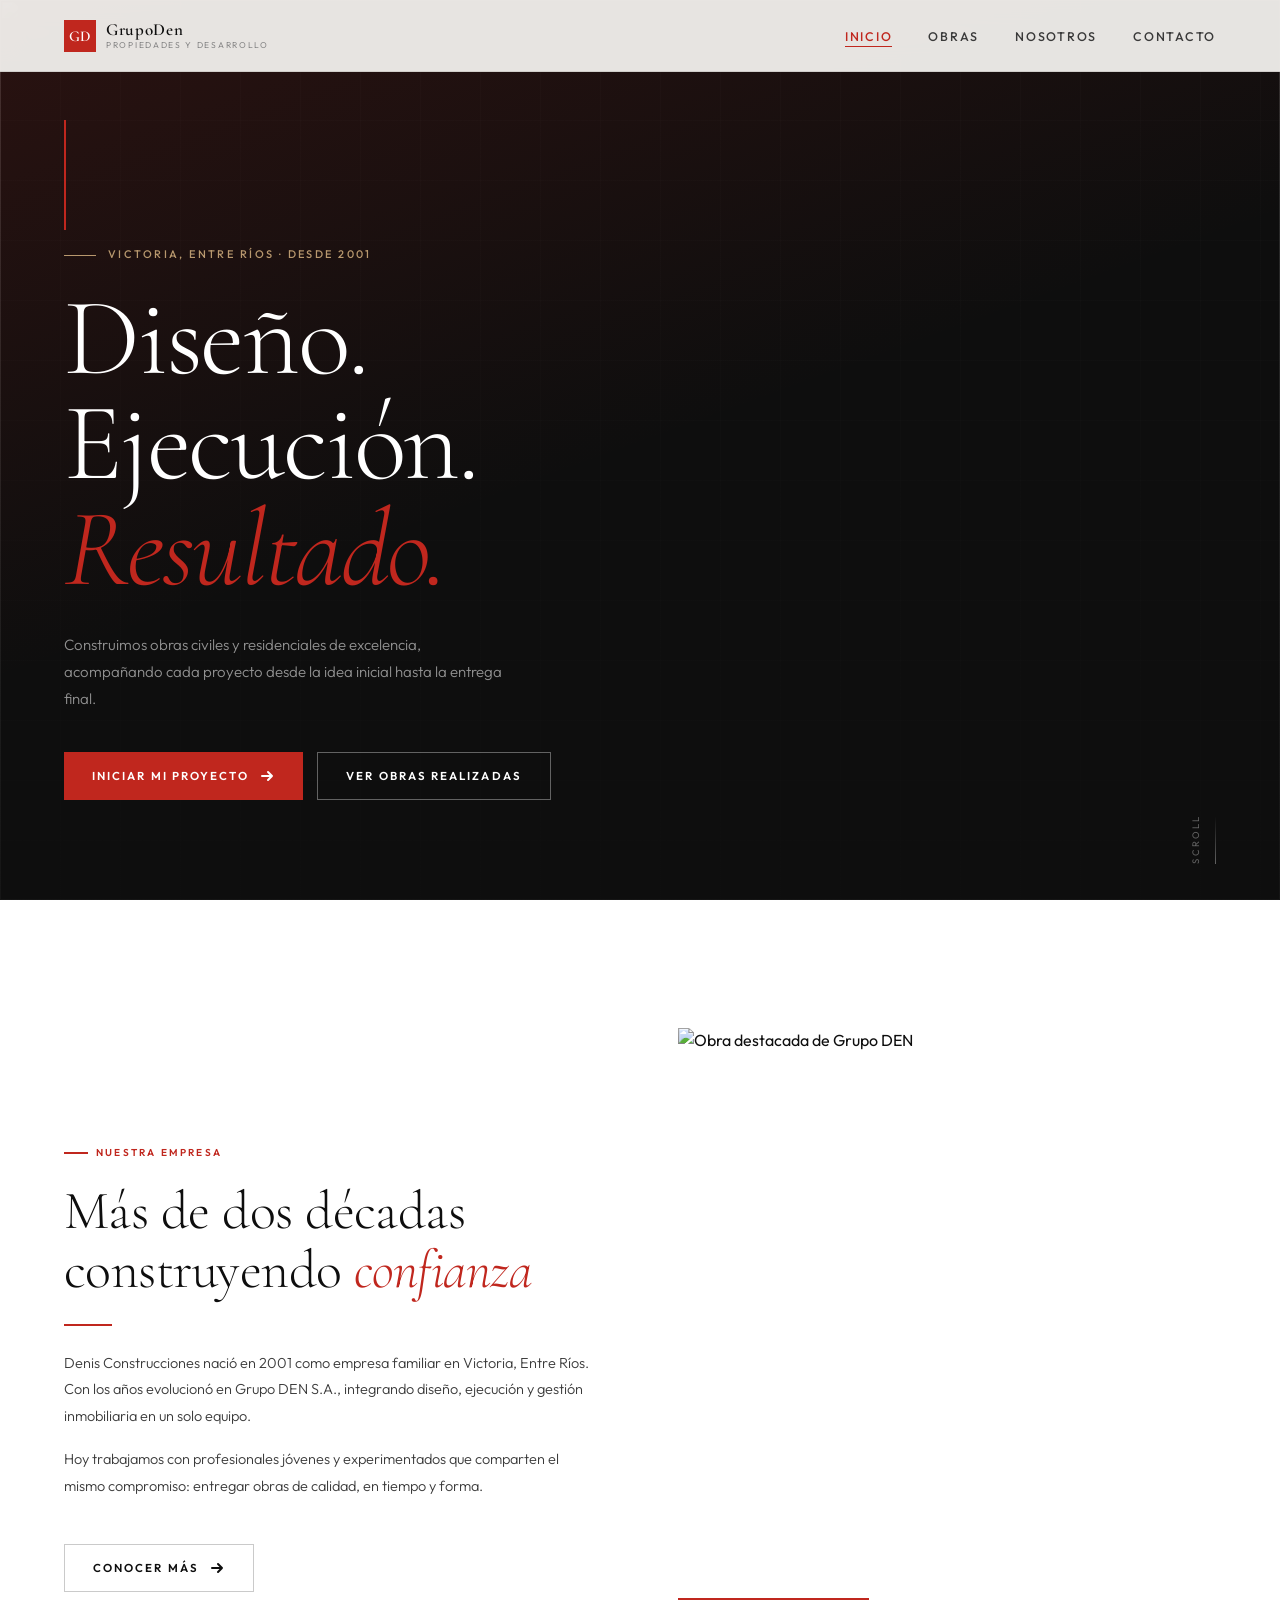
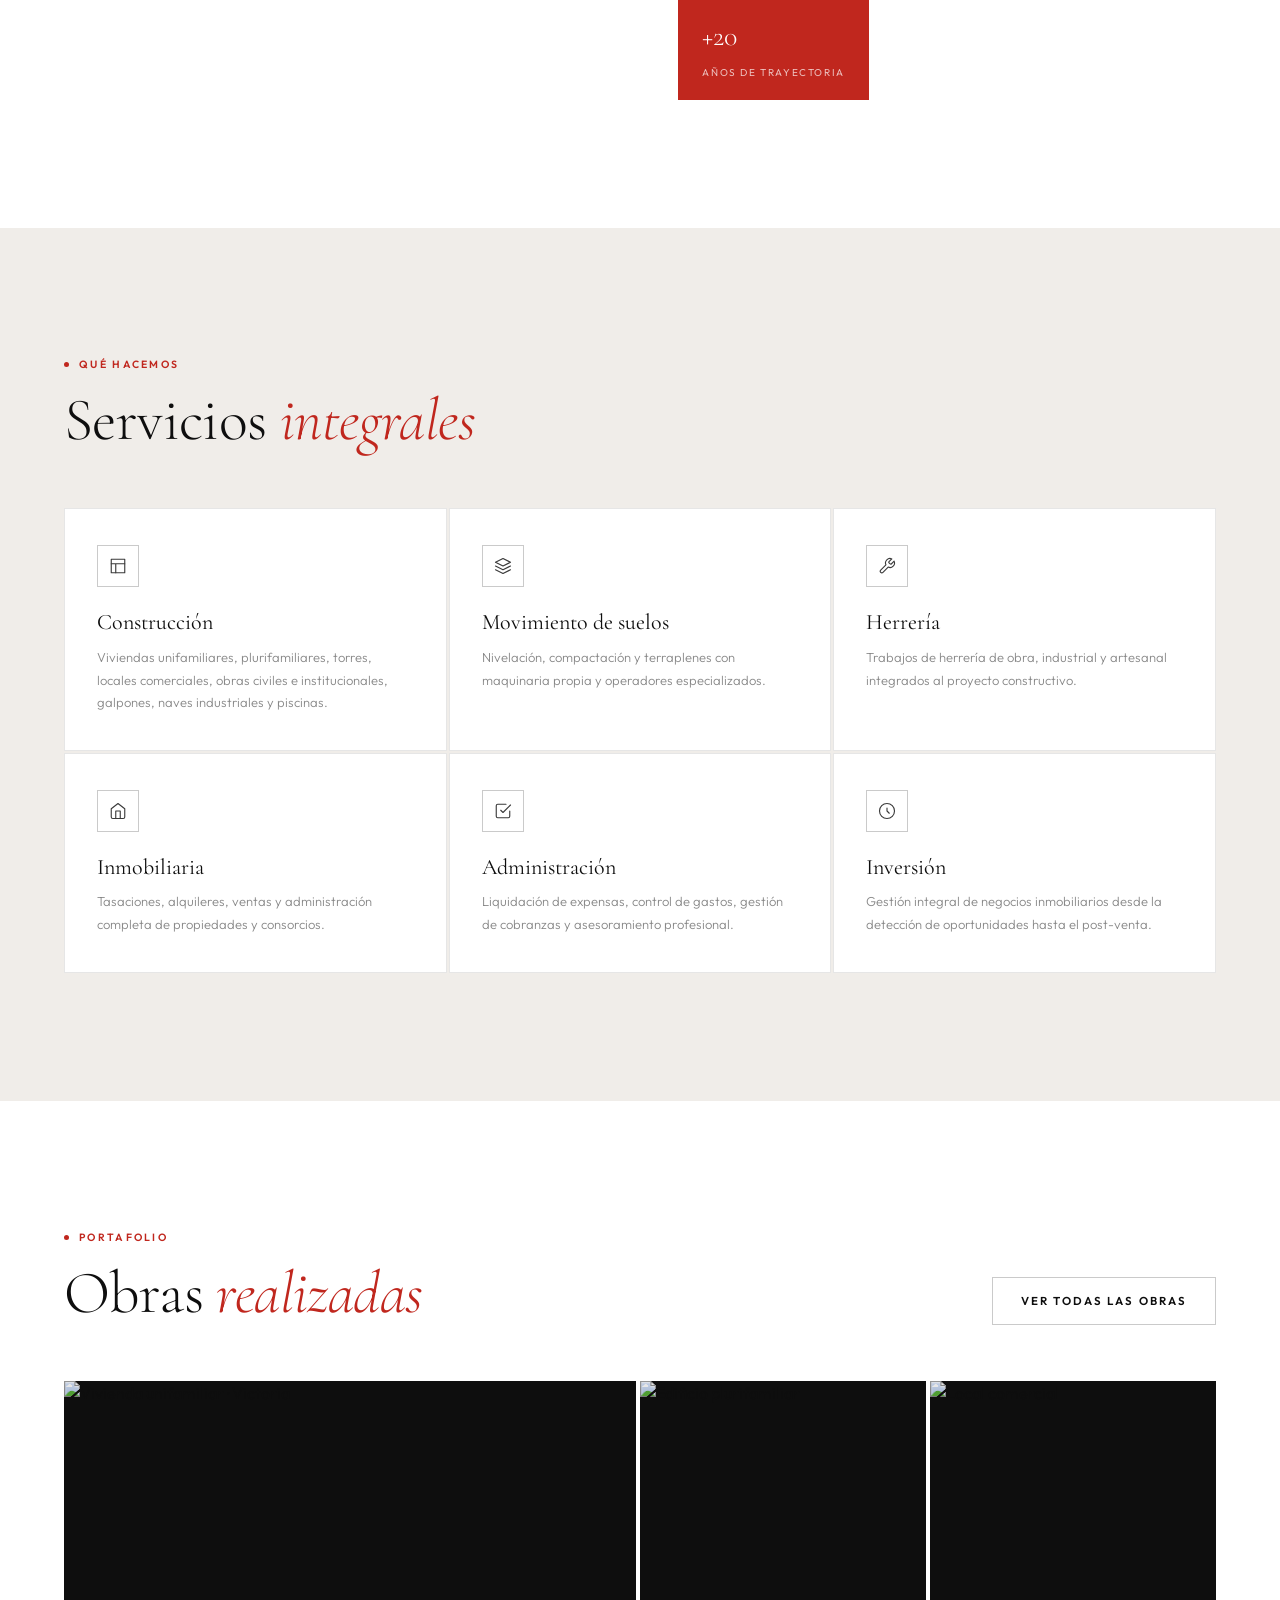
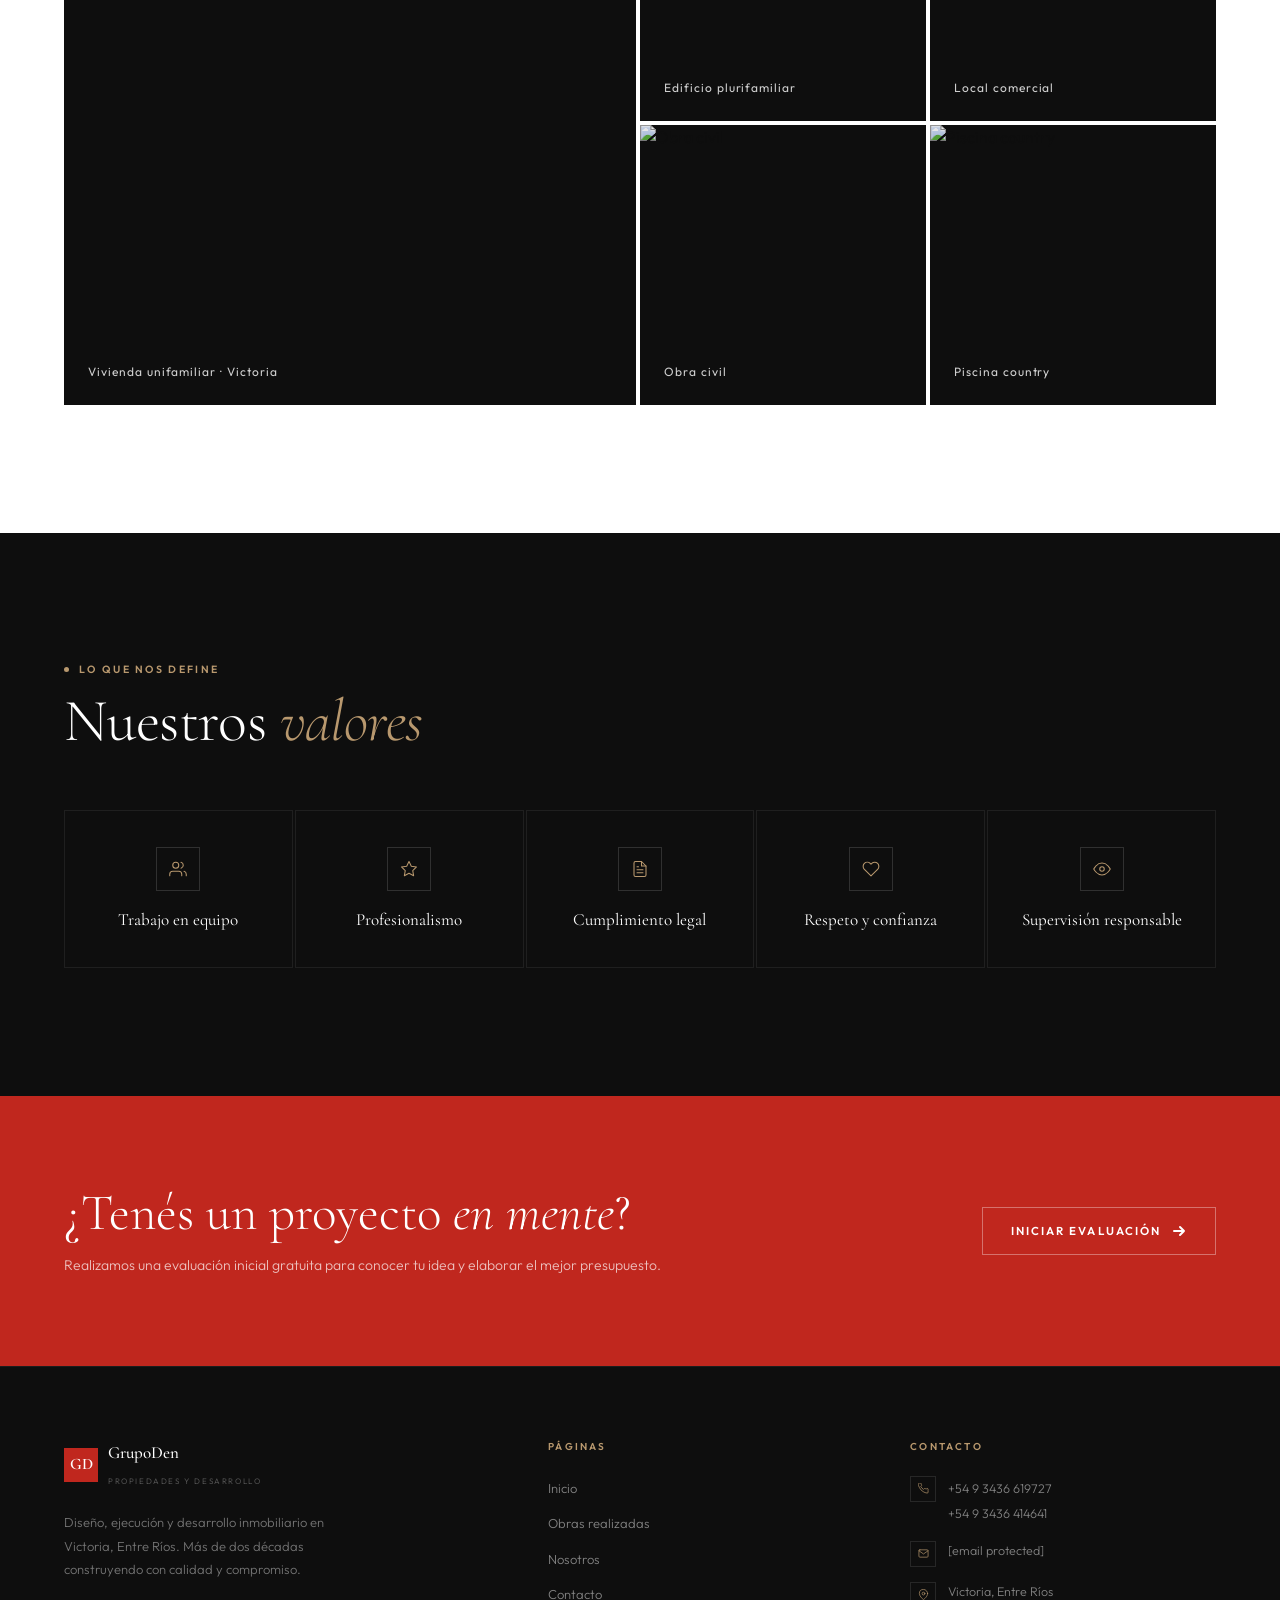
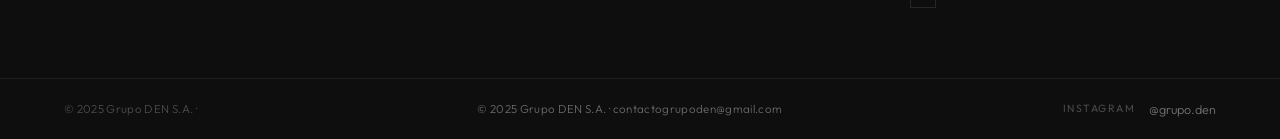
==== index.html @ 1c5326aa "main" ====
<!DOCTYPE html>
<html lang="es">
<head>
  <meta charset="UTF-8" />
  <meta name="viewport" content="width=device-width, initial-scale=1.0" />
  <meta name="description" content="Grupo DEN — Constructora especializada en diseño, ejecución y desarrollo inmobiliario. Victoria, Entre Ríos." />
  <title>Grupo DEN | Propiedades y Desarrollo</title>
  <link rel="preconnect" href="https://fonts.googleapis.com" />
  <link rel="preconnect" href="https://fonts.gstatic.com" crossorigin />
  <link href="https://fonts.googleapis.com/css2?family=Cormorant+Garamond:ital,wght@0,300;0,400;0,500;0,600;1,300;1,400&family=Outfit:wght@300;400;500;600&display=swap" rel="stylesheet" />
  <link rel="stylesheet" href="css/style.css" />
  <style>
    /* ── INDEX-SPECIFIC ────────────────────────────── */

    /* Hero full-height */
    .home-hero {
      padding-top: 72px;
      height: 100svh; min-height: 600px;
      display: flex; align-items: flex-end;
      position: relative; overflow: hidden;
      background: var(--ink);
    }
    .home-hero-content {
      position: relative; z-index: 2;
      padding: clamp(60px,8vw,120px) var(--gutter) clamp(60px,8vw,100px);
      max-width: 1000px;
    }
    .home-hero h1 {
      font-family: var(--font-display);
      font-size: clamp(52px, 9vw, 110px);
      font-weight: 300; line-height: 0.96;
      color: #fff; letter-spacing: -0.02em;
      margin-bottom: 28px;
    }
    .home-hero h1 em { font-style: italic; color: var(--red); }
    .home-hero p {
      font-size: 15px; font-weight: 300;
      color: rgba(255,255,255,0.55); line-height: 1.8;
      max-width: 440px; margin-bottom: 40px;
    }
    .home-hero-ctas { display: flex; gap: 14px; flex-wrap: wrap; }

    /* Scroll indicator */
    .scroll-indicator {
      position: absolute; bottom: 36px; right: var(--gutter);
      z-index: 3; display: flex; align-items: center; gap: 12px;
      opacity: 0; animation: fadeIn 1s 1.2s forwards;
    }
    .scroll-indicator span {
      font-size: 9.5px; letter-spacing: 0.22em;
      text-transform: uppercase; color: rgba(255,255,255,0.35);
      writing-mode: vertical-rl; transform: rotate(180deg);
    }
    .scroll-line {
      width: 1px; height: 48px;
      background: linear-gradient(to bottom, rgba(255,255,255,0.0), rgba(255,255,255,0.35));
      animation: scrollPulse 2s 1.5s infinite;
    }
    @keyframes scrollPulse {
      0%,100% { opacity: 0.4; } 50% { opacity: 1; }
    }
    @keyframes fadeIn { to { opacity: 1; } }

    /* ── INTRO ─────────────────────────────────────── */
    .intro-grid {
      display: grid;
      grid-template-columns: 1fr 1fr;
      gap: clamp(40px, 6vw, 100px);
      align-items: center;
    }
    @media (max-width: 860px) { .intro-grid { grid-template-columns: 1fr; } }

    .intro-tag {
      display: inline-flex; align-items: center; gap: 8px;
      margin-bottom: 20px;
    }
    .intro-tag-bar { width: 24px; height: 2px; background: var(--red); }
    .intro-tag span {
      font-size: 10px; letter-spacing: 0.22em;
      text-transform: uppercase; color: var(--red); font-weight: 600;
    }
    .intro-grid h2 {
      font-family: var(--font-display);
      font-size: clamp(32px, 4.5vw, 54px);
      font-weight: 300; line-height: 1.1;
      letter-spacing: -0.01em; margin-bottom: 24px;
    }
    .intro-grid h2 em { font-style: italic; color: var(--red); }
    .intro-grid p {
      font-size: 14.5px; font-weight: 300;
      color: var(--ink-soft); line-height: 1.85;
      margin-bottom: 16px;
    }

    .intro-img-wrap {
      position: relative;
    }
    .intro-img-wrap img {
      width: 100%; aspect-ratio: 4/5;
      object-fit: cover;
    }
    .intro-img-tag {
      position: absolute; bottom: 0; left: 0;
      background: var(--red);
      padding: 16px 24px;
    }
    .intro-img-tag strong {
      display: block; font-family: var(--font-display);
      font-size: 28px; font-weight: 300; color: #fff;
    }
    .intro-img-tag span {
      font-size: 10px; letter-spacing: 0.16em;
      text-transform: uppercase; color: rgba(255,255,255,0.7);
    }

    /* ── SERVICIOS ─────────────────────────────────── */
    .services-grid {
      display: grid;
      grid-template-columns: repeat(3, 1fr);
      gap: 2px;
      margin-top: 56px;
    }
    @media (max-width: 860px) { .services-grid { grid-template-columns: 1fr 1fr; } }
    @media (max-width: 520px) { .services-grid { grid-template-columns: 1fr; } }

    .service-card {
      background: var(--white);
      padding: 36px 32px;
      border: 1px solid var(--border);
      transition: border-color 0.25s, box-shadow 0.25s, transform 0.25s var(--ease-out);
      cursor: default;
    }
    .service-card:hover {
      border-color: var(--border-strong);
      box-shadow: 0 8px 36px rgba(0,0,0,0.07);
      transform: translateY(-3px);
    }
    .service-icon {
      width: 42px; height: 42px;
      border: 1.5px solid var(--border-strong);
      display: flex; align-items: center; justify-content: center;
      margin-bottom: 22px;
      transition: border-color 0.25s, background 0.25s;
    }
    .service-card:hover .service-icon {
      border-color: var(--red); background: var(--red);
    }
    .service-icon svg {
      width: 18px; height: 18px;
      stroke: var(--ink-soft);
      fill: none; stroke-width: 1.5;
      stroke-linecap: round; stroke-linejoin: round;
      transition: stroke 0.25s;
    }
    .service-card:hover .service-icon svg { stroke: #fff; }
    .service-card h3 {
      font-family: var(--font-display);
      font-size: 22px; font-weight: 400;
      line-height: 1.2; margin-bottom: 10px;
    }
    .service-card p {
      font-size: 13px; font-weight: 300;
      color: var(--ink-muted); line-height: 1.75;
    }

    /* ── OBRAS PREVIEW ─────────────────────────────── */
    .obras-preview-grid {
      display: grid;
      grid-template-columns: 2fr 1fr 1fr;
      grid-template-rows: 340px 280px;
      gap: 4px;
      margin-top: 56px;
    }
    @media (max-width: 900px) {
      .obras-preview-grid {
        grid-template-columns: 1fr 1fr;
        grid-template-rows: auto;
      }
    }
    @media (max-width: 560px) {
      .obras-preview-grid { grid-template-columns: 1fr; }
    }

    .obra-thumb {
      position: relative; overflow: hidden;
      background: var(--ink);
      min-height: 260px;
    }
    .obra-thumb--featured { grid-row: 1 / 3; }
    @media (max-width: 900px) {
      .obra-thumb--featured { grid-row: auto; grid-column: 1 / -1; }
    }
    .obra-thumb img {
      position: absolute; inset: 0;
      width: 100%; height: 100%; object-fit: cover;
      transition: transform 0.7s var(--ease-out), opacity 0.4s;
      opacity: 0.9;
    }
    .obra-thumb:hover img { transform: scale(1.04); opacity: 0.65; }
    .obra-thumb-overlay {
      position: absolute; inset: 0;
      background: linear-gradient(to top, rgba(14,14,14,0.72) 0%, transparent 55%);
      display: flex; align-items: flex-end; padding: 24px;
    }
    .obra-thumb-label {
      font-size: 12px; font-weight: 400;
      letter-spacing: 0.08em; color: rgba(255,255,255,0.8);
    }
    .obras-cta { margin-top: 32px; display: flex; justify-content: flex-end; }

    /* ── VALORES ───────────────────────────────────── */
    .valores-grid {
      display: grid;
      grid-template-columns: repeat(5, 1fr);
      gap: 2px;
      margin-top: 56px;
    }
    @media (max-width: 900px) { .valores-grid { grid-template-columns: repeat(3, 1fr); } }
    @media (max-width: 560px) { .valores-grid { grid-template-columns: 1fr 1fr; } }

    .valor-item {
      padding: 36px 28px;
      border: 1px solid rgba(255,255,255,0.07);
      text-align: center;
      transition: background 0.25s;
    }
    .valor-item:hover { background: rgba(255,255,255,0.04); }
    .valor-icon {
      width: 44px; height: 44px; margin: 0 auto 18px;
      border: 1px solid rgba(255,255,255,0.14);
      display: flex; align-items: center; justify-content: center;
    }
    .valor-icon svg {
      width: 18px; height: 18px; stroke: var(--gold);
      fill: none; stroke-width: 1.4;
      stroke-linecap: round; stroke-linejoin: round;
    }
    .valor-item h4 {
      font-family: var(--font-display);
      font-size: 17px; font-weight: 400;
      color: #fff; line-height: 1.3;
    }

    /* ── CTA BAND ──────────────────────────────────── */
    .cta-band {
      background: var(--red);
      padding: clamp(56px,7vw,100px) var(--gutter);
      display: grid;
      grid-template-columns: 1fr auto;
      align-items: center;
      gap: 40px;
    }
    @media (max-width: 700px) {
      .cta-band { grid-template-columns: 1fr; }
    }
    .cta-band h2 {
      font-family: var(--font-display);
      font-size: clamp(30px, 4vw, 52px);
      font-weight: 300; color: #fff; line-height: 1.1;
    }
    .cta-band h2 em { font-style: italic; }
    .cta-band p { font-size: 14px; color: rgba(255,255,255,0.7); margin-top: 12px; font-weight: 300; }

    /* ── PLACEHOLDERS (remover cuando tengas fotos reales) ── */
    .intro-ph {
      width: 100%; aspect-ratio: 4/5;
      background: linear-gradient(145deg, #1a1a1a 0%, #252018 100%);
      display: flex; align-items: center; justify-content: center;
      position: relative;
    }
    .intro-ph-inner {
      display: flex; flex-direction: column;
      align-items: center; gap: 10px; opacity: 0.45;
    }
    .intro-ph-inner span {
      font-size: 9.5px; letter-spacing: 0.20em;
      text-transform: uppercase; color: rgba(255,255,255,0.55);
      font-family: var(--font-body);
    }
    .obra-thumb { min-height: 280px; }
    .obra-thumb--featured { min-height: 100%; }
    .obra-thumb-ph {
      position: absolute; inset: 0;
      display: flex; align-items: center; justify-content: center;
    }
    .obra-thumb-ph-inner {
      display: flex; flex-direction: column;
      align-items: center; gap: 8px; opacity: 0.35;
    }
    .obra-thumb-ph-inner span {
      font-size: 9px; letter-spacing: 0.18em;
      text-transform: uppercase; color: rgba(255,255,255,0.6);
      font-family: var(--font-body);
    }
  </style>
</head>
<body>

  <!-- ─── NAVBAR ─────────────────────────────────────────── -->
  <nav class="navbar" id="navbar">
    <a href="index.html" class="nav-logo" aria-label="Grupo DEN inicio">
      <div class="nav-logo-mark"><span>GD</span></div>
      <div class="nav-logo-text">
        <strong>GrupoDen</strong>
        <small>Propiedades y Desarrollo</small>
      </div>
    </a>
    <button class="nav-toggle" id="navToggle" aria-label="Menú" aria-expanded="false">
      <span></span><span></span><span></span>
    </button>
    <ul class="nav-links" id="navList">
      <li><a href="index.html" class="active">Inicio</a></li>
      <li><a href="obras.html">Obras</a></li>
      <li><a href="acerca.html">Nosotros</a></li>
      <li><a href="contacto.html">Contacto</a></li>
    </ul>
  </nav>

  <!-- ─── HERO ──────────────────────────────────────────── -->
  <header class="home-hero">
    <div class="hero-grid-bg"></div>
    <div class="hero-overlay"></div>
    <img src="https://images.unsplash.com/photo-1486325212027-8081e485255e?w=1600&q=80&auto=format&fit=crop" alt="" class="hero-img" />
    <div class="hero-bar"></div>

    <div class="home-hero-content">
      <div class="eyebrow" style="margin-bottom:22px;">
        <span class="eyebrow-line"></span>
        <span>Victoria, Entre Ríos · Desde 2001</span>
      </div>
      <h1>
        Diseño.<br />
        Ejecución.<br />
        <em>Resultado.</em>
      </h1>
      <p>Construimos obras civiles y residenciales de excelencia, acompañando cada proyecto desde la idea inicial hasta la entrega final.</p>
      <div class="home-hero-ctas">
        <a href="contacto.html" class="btn btn--red">
          Iniciar mi proyecto
          <svg class="btn-arrow" viewBox="0 0 16 16" fill="none" stroke="currentColor" stroke-width="2" stroke-linecap="round" stroke-linejoin="round"><path d="M3 8h10M9 4l4 4-4 4"/></svg>
        </a>
        <a href="obras.html" class="btn btn--outline-light">Ver obras realizadas</a>
      </div>
    </div>

    <div class="scroll-indicator">
      <span>Scroll</span>
      <div class="scroll-line"></div>
    </div>
  </header>

  <!-- ─── INTRO ─────────────────────────────────────────── -->
  <section class="section section--white">
    <div class="intro-grid">
      <div class="reveal">
        <div class="intro-tag">
          <span class="intro-tag-bar"></span>
          <span>Nuestra empresa</span>
        </div>
        <h2>Más de dos décadas construyendo <em>confianza</em></h2>
        <div class="divider"></div>
        <p>Denis Construcciones nació en 2001 como empresa familiar en Victoria, Entre Ríos. Con los años evolucionó en Grupo DEN S.A., integrando diseño, ejecución y gestión inmobiliaria en un solo equipo.</p>
        <p>Hoy trabajamos con profesionales jóvenes y experimentados que comparten el mismo compromiso: entregar obras de calidad, en tiempo y forma.</p>
        <a href="acerca.html" class="btn btn--outline" style="margin-top:28px;">Conocer más
          <svg class="btn-arrow" viewBox="0 0 16 16" fill="none" stroke="currentColor" stroke-width="2" stroke-linecap="round" stroke-linejoin="round"><path d="M3 8h10M9 4l4 4-4 4"/></svg>
        </a>
      </div>
      <div class="intro-img-wrap reveal reveal-d2">
        <!--
          IMAGEN DE INTRO:
          Reemplazá src con una foto del equipo o de una obra emblemática.
          Relación de aspecto recomendada: 4:5 (vertical).
        -->
        <img src="https://images.unsplash.com/photo-1600585154340-be6161a56a0c?w=800&q=80&auto=format&fit=crop" alt="Obra destacada de Grupo DEN" loading="lazy" />
        <div class="intro-img-tag">
          <strong>+20</strong>
          <span>Años de trayectoria</span>
        </div>
      </div>
    </div>
  </section>

  <!-- ─── SERVICIOS ─────────────────────────────────────── -->
  <section class="section section--alt">
    <div class="reveal">
      <div class="section-label">
        <span class="section-label-dot"></span>
        <span>Qué hacemos</span>
      </div>
      <h2 class="section-title">Servicios <em>integrales</em></h2>
    </div>
    <div class="services-grid">
      <div class="service-card reveal reveal-d1">
        <div class="service-icon">
          <svg viewBox="0 0 24 24"><rect x="3" y="3" width="18" height="18" rx="0"/><path d="M3 9h18M9 21V9"/></svg>
        </div>
        <h3>Construcción</h3>
        <p>Viviendas unifamiliares, plurifamiliares, torres, locales comerciales, obras civiles e institucionales, galpones, naves industriales y piscinas.</p>
      </div>
      <div class="service-card reveal reveal-d2">
        <div class="service-icon">
          <svg viewBox="0 0 24 24"><path d="M12 2L2 7l10 5 10-5-10-5z"/><path d="M2 17l10 5 10-5"/><path d="M2 12l10 5 10-5"/></svg>
        </div>
        <h3>Movimiento de suelos</h3>
        <p>Nivelación, compactación y terraplenes con maquinaria propia y operadores especializados.</p>
      </div>
      <div class="service-card reveal reveal-d3">
        <div class="service-icon">
          <svg viewBox="0 0 24 24"><path d="M14.7 6.3a1 1 0 000 1.4l1.6 1.6a1 1 0 001.4 0l3.77-3.77a6 6 0 01-7.94 7.94l-6.91 6.91a2.12 2.12 0 01-3-3l6.91-6.91a6 6 0 017.94-7.94l-3.76 3.76z"/></svg>
        </div>
        <h3>Herrería</h3>
        <p>Trabajos de herrería de obra, industrial y artesanal integrados al proyecto constructivo.</p>
      </div>
      <div class="service-card reveal reveal-d4">
        <div class="service-icon">
          <svg viewBox="0 0 24 24"><path d="M3 9l9-7 9 7v11a2 2 0 01-2 2H5a2 2 0 01-2-2z"/><polyline points="9 22 9 12 15 12 15 22"/></svg>
        </div>
        <h3>Inmobiliaria</h3>
        <p>Tasaciones, alquileres, ventas y administración completa de propiedades y consorcios.</p>
      </div>
      <div class="service-card reveal reveal-d5">
        <div class="service-icon">
          <svg viewBox="0 0 24 24"><path d="M9 11l3 3L22 4"/><path d="M21 12v7a2 2 0 01-2 2H5a2 2 0 01-2-2V5a2 2 0 012-2h11"/></svg>
        </div>
        <h3>Administración</h3>
        <p>Liquidación de expensas, control de gastos, gestión de cobranzas y asesoramiento profesional.</p>
      </div>
      <div class="service-card reveal reveal-d6">
        <div class="service-icon">
          <svg viewBox="0 0 24 24"><circle cx="12" cy="12" r="10"/><path d="M12 8v4l3 3"/></svg>
        </div>
        <h3>Inversión</h3>
        <p>Gestión integral de negocios inmobiliarios desde la detección de oportunidades hasta el post-venta.</p>
      </div>
    </div>
  </section>

  <!-- ─── OBRAS PREVIEW ─────────────────────────────────── -->
  <section class="section section--white">
    <div style="display:flex;align-items:flex-end;justify-content:space-between;flex-wrap:wrap;gap:20px;" class="reveal">
      <div>
        <div class="section-label"><span class="section-label-dot"></span><span>Portafolio</span></div>
        <h2 class="section-title">Obras <em>realizadas</em></h2>
      </div>
      <a href="obras.html" class="btn btn--outline">Ver todas las obras</a>
    </div>

    <div class="obras-preview-grid">
      <!--
        GALERÍA PREVIEW — Reemplazá los src con tus imágenes.
        Carpeta sugerida: images/obras/
        Agregá alt descriptivos para SEO.
      -->
      <div class="obra-thumb obra-thumb--featured reveal reveal-d1">
        <img src="https://images.unsplash.com/photo-1600596542815-ffad4c1539a9?w=900&q=80&auto=format&fit=crop" alt="Vivienda unifamiliar · Victoria" class="obra-card-img" loading="lazy" style="position:absolute;inset:0;width:100%;height:100%;object-fit:cover;" />
        <div class="obra-thumb-overlay">
          <span class="obra-thumb-label">Vivienda unifamiliar · Victoria</span>
        </div>
      </div>
      <div class="obra-thumb reveal reveal-d2">
        <img src="https://images.unsplash.com/photo-1570129477492-45c003edd2be?w=900&q=80&auto=format&fit=crop" alt="Edificio plurifamiliar" class="obra-card-img" loading="lazy" style="position:absolute;inset:0;width:100%;height:100%;object-fit:cover;" />
        <div class="obra-thumb-overlay">
          <span class="obra-thumb-label">Edificio plurifamiliar</span>
        </div>
      </div>
      <div class="obra-thumb reveal reveal-d3">
        <img src="https://images.unsplash.com/photo-1486325212027-8081e485255e?w=900&q=80&auto=format&fit=crop" alt="Local comercial" class="obra-card-img" loading="lazy" style="position:absolute;inset:0;width:100%;height:100%;object-fit:cover;" />
        <div class="obra-thumb-overlay">
          <span class="obra-thumb-label">Local comercial</span>
        </div>
      </div>
      <div class="obra-thumb reveal reveal-d4">
        <img src="https://images.unsplash.com/photo-1523217582562-09d0def993a6?w=900&q=80&auto=format&fit=crop" alt="Obra civil" class="obra-card-img" loading="lazy" style="position:absolute;inset:0;width:100%;height:100%;object-fit:cover;" />
        <div class="obra-thumb-overlay">
          <span class="obra-thumb-label">Obra civil</span>
        </div>
      </div>
      <div class="obra-thumb reveal reveal-d5">
        <img src="https://images.unsplash.com/photo-1541888946425-d81bb19240f5?w=900&q=80&auto=format&fit=crop" alt="Piscina country" class="obra-card-img" loading="lazy" style="position:absolute;inset:0;width:100%;height:100%;object-fit:cover;" />
        <div class="obra-thumb-overlay">
          <span class="obra-thumb-label">Piscina country</span>
        </div>
      </div>
    </div>
  </section>

  <!-- ─── VALORES ───────────────────────────────────────── -->
  <section class="section section--dark">
    <div class="reveal">
      <div class="section-label" style="margin-bottom:12px;">
        <span class="section-label-dot" style="background:var(--gold)"></span>
        <span style="color:var(--gold)">Lo que nos define</span>
      </div>
      <h2 class="section-title section-title--light">Nuestros <em>valores</em></h2>
    </div>
    <div class="valores-grid">
      <div class="valor-item reveal reveal-d1">
        <div class="valor-icon">
          <svg viewBox="0 0 24 24"><path d="M17 21v-2a4 4 0 00-4-4H5a4 4 0 00-4 4v2"/><circle cx="9" cy="7" r="4"/><path d="M23 21v-2a4 4 0 00-3-3.87"/><path d="M16 3.13a4 4 0 010 7.75"/></svg>
        </div>
        <h4>Trabajo en equipo</h4>
      </div>
      <div class="valor-item reveal reveal-d2">
        <div class="valor-icon">
          <svg viewBox="0 0 24 24"><polygon points="12 2 15.09 8.26 22 9.27 17 14.14 18.18 21.02 12 17.77 5.82 21.02 7 14.14 2 9.27 8.91 8.26 12 2"/></svg>
        </div>
        <h4>Profesionalismo</h4>
      </div>
      <div class="valor-item reveal reveal-d3">
        <div class="valor-icon">
          <svg viewBox="0 0 24 24"><path d="M14 2H6a2 2 0 00-2 2v16a2 2 0 002 2h12a2 2 0 002-2V8z"/><polyline points="14 2 14 8 20 8"/><line x1="16" y1="13" x2="8" y2="13"/><line x1="16" y1="17" x2="8" y2="17"/><polyline points="10 9 9 9 8 9"/></svg>
        </div>
        <h4>Cumplimiento legal</h4>
      </div>
      <div class="valor-item reveal reveal-d4">
        <div class="valor-icon">
          <svg viewBox="0 0 24 24"><path d="M20.84 4.61a5.5 5.5 0 00-7.78 0L12 5.67l-1.06-1.06a5.5 5.5 0 00-7.78 7.78l1.06 1.06L12 21.23l7.78-7.78 1.06-1.06a5.5 5.5 0 000-7.78z"/></svg>
        </div>
        <h4>Respeto y confianza</h4>
      </div>
      <div class="valor-item reveal reveal-d5">
        <div class="valor-icon">
          <svg viewBox="0 0 24 24"><path d="M1 12s4-8 11-8 11 8 11 8-4 8-11 8-11-8-11-8z"/><circle cx="12" cy="12" r="3"/></svg>
        </div>
        <h4>Supervisión responsable</h4>
      </div>
    </div>
  </section>

  <!-- ─── CTA BAND ───────────────────────────────────────── -->
  <div class="cta-band">
    <div class="reveal">
      <h2>¿Tenés un proyecto <em>en mente</em>?</h2>
      <p>Realizamos una evaluación inicial gratuita para conocer tu idea y elaborar el mejor presupuesto.</p>
    </div>
    <a href="contacto.html" class="btn btn--outline-light reveal reveal-d2" style="white-space:nowrap;">
      Iniciar evaluación
      <svg class="btn-arrow" viewBox="0 0 16 16" fill="none" stroke="currentColor" stroke-width="2" stroke-linecap="round" stroke-linejoin="round"><path d="M3 8h10M9 4l4 4-4 4"/></svg>
    </a>
  </div>

  <!-- ─── FOOTER ─────────────────────────────────────────── -->
  <footer class="site-footer">
    <div class="footer-main">
      <div class="footer-brand">
        <a href="index.html" class="footer-logo">
          <div class="footer-logo-mark"><span>GD</span></div>
          <div class="footer-logo-text">
            <strong>GrupoDen</strong>
            <small>Propiedades y Desarrollo</small>
          </div>
        </a>
        <p>Diseño, ejecución y desarrollo inmobiliario en Victoria, Entre Ríos. Más de dos décadas construyendo con calidad y compromiso.</p>
      </div>
      <div>
        <div class="footer-col-title">Páginas</div>
        <ul class="footer-links">
          <li><a href="index.html">Inicio</a></li>
          <li><a href="obras.html">Obras realizadas</a></li>
          <li><a href="acerca.html">Nosotros</a></li>
          <li><a href="contacto.html">Contacto</a></li>
        </ul>
      </div>
      <div>
        <div class="footer-col-title">Contacto</div>
        <div class="footer-contact-item">
          <div class="fc-icon">
            <svg viewBox="0 0 24 24"><path d="M22 16.92v3a2 2 0 01-2.18 2 19.79 19.79 0 01-8.63-3.07A19.5 19.5 0 013.09 9.81 19.79 19.79 0 01.06 1.18 2 2 0 012.03 0h3a2 2 0 012 1.72 12.84 12.84 0 00.7 2.81 2 2 0 01-.45 2.11L6.09 7.91a16 16 0 006 6l1.27-1.27a2 2 0 012.11-.45 12.84 12.84 0 002.81.7A2 2 0 0122 14.92z"/></svg>
          </div>
          <div>
            <a href="tel:+5493436619727">+54 9 3436 619727</a><br />
            <a href="tel:+5493436414641">+54 9 3436 414641</a>
          </div>
        </div>
        <div class="footer-contact-item">
          <div class="fc-icon">
            <svg viewBox="0 0 24 24"><path d="M4 4h16c1.1 0 2 .9 2 2v12c0 1.1-.9 2-2 2H4c-1.1 0-2-.9-2-2V6c0-1.1.9-2 2-2z"/><polyline points="22,6 12,13 2,6"/></svg>
          </div>
          <a href="/cdn-cgi/l/email-protection#80e3efeef4e1e3f4efe7f2f5f0efe4e5eec0e7ede1e9ecaee3efed"><span class="__cf_email__" data-cfemail="2f4c40415b4e4c5b40485d5a5f404b4a416f48424e4643014c4042">[email&#160;protected]</span></a>
        </div>
        <div class="footer-contact-item">
          <div class="fc-icon">
            <svg viewBox="0 0 24 24"><path d="M21 10c0 7-9 13-9 13s-9-6-9-13a9 9 0 0118 0z"/><circle cx="12" cy="10" r="3"/></svg>
          </div>
          <span>Victoria, Entre Ríos</span>
        </div>
      </div>
    </div>
    <div class="footer-bottom">
      <p class="footer-copy">© 2025 Grupo DEN S.A. · <a href="/cdn-cgi/l/email-protection#c7a4a8a9b3a6a4b3a8a0b5b2b7a8a3a2a987a0aaa6aeabe9a4a8aa"><span class="__cf_email__" data-cfemail="1c7f7372687d7f68737b6e696c737879725c7b717d7570    </div>
    <div class="footer-bottom">
      <p class="footer-copy">© 2025 Grupo DEN S.A. &middot; <a href="&#109;&#97;&#105;&#108;&#116;&#111;&#58;&#99;&#111;&#110;&#116;&#97;&#99;&#116;&#111;&#103;&#114;&#117;&#112;&#111;&#100;&#101;&#110;&#64;&#103;&#109;&#97;&#105;&#108;&#46;&#99;&#111;&#109;">&#99;&#111;&#110;&#116;&#97;&#99;&#116;&#111;&#103;&#114;&#117;&#112;&#111;&#100;&#101;&#110;&#64;&#103;&#109;&#97;&#105;&#108;&#46;&#99;&#111;&#109;</a></p>
      <div class="footer-social">
        <span>Instagram</span>
        <a href="https://instagram.com/grupo.den" target="_blank" rel="noopener">@grupo.den</a>
      </div>
    </div>
  </footer>

  <script>
  (function(){
    'use strict';
    document.documentElement.classList.add('js-ready');
    var navbar=document.getElementById('navbar');
    var toggle=document.getElementById('navToggle');
    var navList=document.getElementById('navList');
    if(navbar){window.addEventListener('scroll',function(){navbar.classList.toggle('scrolled',window.scrollY>20);},{passive:true});}
    if(toggle&&navList){
      toggle.addEventListener('click',function(){var o=navList.classList.toggle('open');toggle.classList.toggle('open',o);toggle.setAttribute('aria-expanded',String(o));});
      navList.querySelectorAll('a').forEach(function(a){a.addEventListener('click',function(){navList.classList.remove('open');toggle.classList.remove('open');toggle.setAttribute('aria-expanded','false');});});
    }
    var els=document.querySelectorAll('.reveal');
    if('IntersectionObserver' in window&&els.length){
      var io=new IntersectionObserver(function(entries){entries.forEach(function(e){if(e.isIntersecting){e.target.classList.add('visible');io.unobserve(e.target);}});},{threshold:0,rootMargin:'0px'});
      els.forEach(function(el){io.observe(el);});
    } else {els.forEach(function(el){el.classList.add('visible');});}
    
  })();
  </script>
</body>
</html>
---- css/style.css ----
/* ═══════════════════════════════════════════════════════════
   GRUPO DEN — Design System
   Tipografía: Cormorant Garamond (display) + Outfit (body)
   Paleta: Ink / Surface / Red / Gold
   ═══════════════════════════════════════════════════════════ */

/* ─── TOKENS ─────────────────────────────────────────────── */
:root {
  --ink:          #0e0e0e;
  --ink-soft:     #3a3a3a;
  --ink-muted:    #888888;
  --surface:      #f7f5f2;
  --surface-alt:  #f0ede9;
  --white:        #ffffff;
  --red:          #c0271e;
  --red-dark:     #9b1e17;
  --gold:         #b8986e;
  --border:       rgba(14,14,14,0.10);
  --border-strong:rgba(14,14,14,0.22);

  --font-display: 'Cormorant Garamond', Georgia, serif;
  --font-body:    'Outfit', sans-serif;

  --ease-out:    cubic-bezier(0.16, 1, 0.3, 1);
  --ease-smooth: cubic-bezier(0.45, 0, 0.55, 1);

  --max-w: 1280px;
  --gutter: clamp(24px, 5vw, 80px);
}

/* ─── RESET ───────────────────────────────────────────────── */
*, *::before, *::after { box-sizing: border-box; margin: 0; padding: 0; }
html { scroll-behavior: smooth; }
img { display: block; max-width: 100%; }
a { color: inherit; }

body {
  font-family: var(--font-body);
  background: var(--surface);
  color: var(--ink);
  line-height: 1.6;
  -webkit-font-smoothing: antialiased;
  overflow-x: hidden;
}

/* ─── NAVBAR ─────────────────────────────────────────────── */
.navbar {
  position: fixed;
  top: 0; left: 0; right: 0;
  z-index: 200;
  display: flex;
  align-items: center;
  justify-content: space-between;
  padding: 0 var(--gutter);
  height: 72px;
  background: rgba(247,245,242,0.93);
  backdrop-filter: blur(14px);
  -webkit-backdrop-filter: blur(14px);
  border-bottom: 1px solid var(--border);
  transition: box-shadow 0.3s var(--ease-out);
}
.navbar.scrolled { box-shadow: 0 4px 32px rgba(0,0,0,0.07); }

.nav-logo {
  display: flex; align-items: center; gap: 10px;
  text-decoration: none; flex-shrink: 0;
}
.nav-logo-mark {
  width: 32px; height: 32px;
  background: var(--red);
  display: flex; align-items: center; justify-content: center;
}
.nav-logo-mark span {
  color: #fff;
  font-family: var(--font-display);
  font-size: 15px; font-weight: 600;
  letter-spacing: 0.02em;
}
.nav-logo-text { display: flex; flex-direction: column; line-height: 1.1; }
.nav-logo-text strong {
  font-family: var(--font-display);
  font-size: 17px; font-weight: 600;
  letter-spacing: 0.04em; color: var(--ink);
}
.nav-logo-text small {
  font-size: 8.5px; letter-spacing: 0.20em;
  text-transform: uppercase; color: var(--ink-muted); font-weight: 400;
}

.nav-links { display: flex; gap: 36px; list-style: none; }
.nav-links a {
  text-decoration: none; font-size: 12.5px;
  letter-spacing: 0.14em; text-transform: uppercase;
  font-weight: 500; color: var(--ink-soft);
  position: relative; padding-bottom: 3px;
  transition: color 0.25s;
}
.nav-links a::after {
  content: ''; position: absolute;
  left: 0; bottom: 0; width: 0; height: 1px;
  background: var(--red);
  transition: width 0.3s var(--ease-out);
}
.nav-links a:hover { color: var(--ink); }
.nav-links a:hover::after { width: 100%; }
.nav-links a.active { color: var(--red); }
.nav-links a.active::after { width: 100%; }

/* Mobile menu */
.nav-toggle {
  display: none;
  flex-direction: column; gap: 5px;
  cursor: pointer; padding: 4px;
  background: none; border: none;
}
.nav-toggle span {
  display: block; width: 24px; height: 1.5px;
  background: var(--ink);
  transition: transform 0.3s var(--ease-out), opacity 0.2s;
}
.nav-toggle.open span:nth-child(1) { transform: translateY(6.5px) rotate(45deg); }
.nav-toggle.open span:nth-child(2) { opacity: 0; }
.nav-toggle.open span:nth-child(3) { transform: translateY(-6.5px) rotate(-45deg); }

@media (max-width: 768px) {
  .nav-toggle { display: flex; }
  .nav-links {
    position: fixed;
    top: 72px; left: 0; right: 0;
    background: var(--surface);
    border-bottom: 1px solid var(--border);
    flex-direction: column; gap: 0;
    padding: 8px 0 16px;
    transform: translateY(-110%);
    transition: transform 0.35s var(--ease-out);
    box-shadow: 0 16px 40px rgba(0,0,0,0.08);
  }
  .nav-links.open { transform: translateY(0); }
  .nav-links li a {
    display: block;
    padding: 14px var(--gutter);
    font-size: 13px;
  }
}

/* ─── HERO BASE ───────────────────────────────────────────── */
.page-hero {
  padding-top: 72px;
  min-height: 55vh;
  display: flex; align-items: flex-end;
  position: relative; overflow: hidden;
  background: var(--ink);
}
.hero-grid-bg {
  position: absolute; inset: 0; z-index: 0;
  background-image:
    linear-gradient(rgba(255,255,255,0.025) 1px, transparent 1px),
    linear-gradient(90deg, rgba(255,255,255,0.025) 1px, transparent 1px);
  background-size: 60px 60px;
}
.hero-overlay {
  position: absolute; inset: 0; z-index: 1;
  background:
    linear-gradient(160deg, rgba(192,39,30,0.16) 0%, transparent 50%),
    linear-gradient(to bottom, rgba(14,14,14,0.45) 0%, rgba(14,14,14,0.88) 100%);
}
.hero-img {
  position: absolute; inset: 0; z-index: 0;
  width: 100%; height: 100%; object-fit: cover;
  opacity: 0.35;
}
.hero-bar {
  position: absolute;
  left: var(--gutter); top: 120px;
  width: 2px; height: 0;
  background: var(--red); z-index: 2;
  animation: growBar 1.2s 0.4s var(--ease-out) forwards;
}
@keyframes growBar { to { height: 110px; } }

.hero-body {
  position: relative; z-index: 2;
  padding: clamp(60px, 8vw, 110px) var(--gutter);
  max-width: 900px;
}
.eyebrow {
  display: flex; align-items: center; gap: 12px;
  margin-bottom: 18px;
  opacity: 0;
  animation: fadeUp 0.9s 0.2s var(--ease-out) forwards;
}
.eyebrow-line { display: block; width: 32px; height: 1px; background: var(--gold); }
.eyebrow span {
  font-size: 11px; letter-spacing: 0.22em;
  text-transform: uppercase; color: var(--gold); font-weight: 500;
}
.hero-body h1 {
  font-family: var(--font-display);
  font-size: clamp(44px, 7vw, 86px);
  font-weight: 300; line-height: 1.0;
  color: #fff; letter-spacing: -0.01em;
  margin-bottom: 22px;
  opacity: 0;
  animation: fadeUp 1s 0.35s var(--ease-out) forwards;
}
.hero-body h1 em { font-style: italic; color: var(--red); }
.hero-body p {
  font-size: 15px; font-weight: 300;
  color: rgba(255,255,255,0.58);
  letter-spacing: 0.02em; max-width: 500px;
  line-height: 1.8;
  opacity: 0;
  animation: fadeUp 1s 0.5s var(--ease-out) forwards;
}

@keyframes fadeUp {
  from { opacity: 0; transform: translateY(22px); }
  to   { opacity: 1; transform: translateY(0); }
}

/* ─── SECTION UTILITIES ───────────────────────────────────── */
.section { padding: clamp(72px, 10vw, 130px) var(--gutter); }
.section--dark { background: var(--ink); }
.section--alt  { background: var(--surface-alt); }
.section--white{ background: var(--white); }

.section-label {
  display: flex; align-items: center; gap: 10px;
  margin-bottom: 16px;
}
.section-label-dot {
  width: 5px; height: 5px;
  background: var(--red); border-radius: 50%;
}
.section-label span {
  font-size: 10.5px; letter-spacing: 0.22em;
  text-transform: uppercase; color: var(--red); font-weight: 600;
}

.section-title {
  font-family: var(--font-display);
  font-size: clamp(34px, 5vw, 60px);
  font-weight: 300; line-height: 1.06;
  letter-spacing: -0.01em;
}
.section-title em { font-style: italic; color: var(--red); }
.section-title--light { color: #fff; }
.section-title--light em { color: var(--gold); }

.divider {
  width: 48px; height: 2px;
  background: var(--red); margin: 24px 0;
}
.divider--gold { background: var(--gold); }

/* ─── BUTTONS ─────────────────────────────────────────────── */
.btn {
  display: inline-flex; align-items: center; gap: 10px;
  padding: 14px 28px;
  font-family: var(--font-body);
  font-size: 11.5px; font-weight: 600;
  letter-spacing: 0.18em; text-transform: uppercase;
  text-decoration: none; cursor: pointer;
  border: none; transition: all 0.25s var(--ease-out);
}
.btn--red { background: var(--red); color: #fff; }
.btn--red:hover { background: var(--red-dark); transform: translateY(-1px); box-shadow: 0 8px 24px rgba(192,39,30,0.28); }
.btn--outline {
  background: transparent; color: var(--ink);
  border: 1.5px solid var(--border-strong);
}
.btn--outline:hover { border-color: var(--red); color: var(--red); }
.btn--outline-light {
  background: transparent; color: #fff;
  border: 1.5px solid rgba(255,255,255,0.35);
}
.btn--outline-light:hover { border-color: #fff; background: rgba(255,255,255,0.08); }
.btn-arrow {
  width: 16px; height: 16px;
  transition: transform 0.25s var(--ease-out);
}
.btn:hover .btn-arrow { transform: translateX(4px); }

/* ─── PROCESS STRIP ───────────────────────────────────────── */
.process-strip { background: var(--red); }
.process-inner {
  display: flex; align-items: stretch;
  border-left: 1px solid rgba(255,255,255,0.15);
  border-right: 1px solid rgba(255,255,255,0.15);
  padding: 0 var(--gutter);
}
.process-step {
  flex: 1; padding: 28px 32px;
  border-right: 1px solid rgba(255,255,255,0.15);
  display: flex; align-items: flex-start; gap: 16px;
}
.process-step:last-child { border-right: none; }
.step-num {
  font-family: var(--font-display); font-size: 28px;
  font-weight: 300; color: rgba(255,255,255,0.30);
  line-height: 1; flex-shrink: 0; margin-top: 2px;
}
.step-text strong {
  display: block; font-size: 11px;
  letter-spacing: 0.18em; text-transform: uppercase;
  color: #fff; font-weight: 600; margin-bottom: 4px;
}
.step-text p { font-size: 12.5px; color: rgba(255,255,255,0.62); font-weight: 300; line-height: 1.5; }

@media (max-width: 700px) {
  .process-inner { flex-direction: column; padding: 0 var(--gutter); }
  .process-step { border-right: none; border-bottom: 1px solid rgba(255,255,255,0.15); }
  .process-step:last-child { border-bottom: none; }
}

/* ─── REVEAL ANIMATIONS ───────────────────────────────────── */
.reveal {
  opacity: 0;
  transform: translateY(28px);
  transition: opacity 0.85s var(--ease-out), transform 0.85s var(--ease-out);
}
.reveal.visible { opacity: 1; transform: translateY(0); }
.reveal-d1 { transition-delay: 0.08s; }
.reveal-d2 { transition-delay: 0.16s; }
.reveal-d3 { transition-delay: 0.24s; }
.reveal-d4 { transition-delay: 0.32s; }
.reveal-d5 { transition-delay: 0.40s; }
.reveal-d6 { transition-delay: 0.48s; }

/* ─── FOOTER ──────────────────────────────────────────────── */
.site-footer {
  background: var(--ink);
  border-top: 1px solid rgba(255,255,255,0.06);
}
.footer-main {
  display: grid;
  grid-template-columns: 1.4fr 1fr 1fr;
  gap: 56px;
  padding: 72px var(--gutter) 56px;
  border-bottom: 1px solid rgba(255,255,255,0.07);
}
@media (max-width: 900px) { .footer-main { grid-template-columns: 1fr 1fr; } }
@media (max-width: 600px) { .footer-main { grid-template-columns: 1fr; gap: 40px; } }

.footer-brand {}
.footer-logo {
  display: flex; align-items: center; gap: 10px;
  text-decoration: none; margin-bottom: 20px;
}
.footer-logo-mark {
  width: 34px; height: 34px; background: var(--red);
  display: flex; align-items: center; justify-content: center;
}
.footer-logo-mark span {
  color: #fff; font-family: var(--font-display);
  font-size: 16px; font-weight: 600;
}
.footer-logo-text strong {
  display: block; font-family: var(--font-display);
  font-size: 17px; font-weight: 500; color: #fff;
}
.footer-logo-text small {
  font-size: 8px; letter-spacing: 0.20em;
  text-transform: uppercase; color: rgba(255,255,255,0.28);
}
.footer-brand p {
  font-size: 13px; font-weight: 300;
  color: rgba(255,255,255,0.42); line-height: 1.8;
  max-width: 260px;
}

.footer-col-title {
  font-size: 10px; letter-spacing: 0.22em;
  text-transform: uppercase; color: var(--gold);
  font-weight: 600; margin-bottom: 20px;
}
.footer-links { list-style: none; }
.footer-links li { margin-bottom: 10px; }
.footer-links a {
  font-size: 13px; font-weight: 300;
  color: rgba(255,255,255,0.48); text-decoration: none;
  transition: color 0.2s;
}
.footer-links a:hover { color: rgba(255,255,255,0.85); }

.footer-contact-item {
  display: flex; align-items: flex-start; gap: 12px;
  margin-bottom: 14px;
}
.fc-icon {
  width: 26px; height: 26px; flex-shrink: 0;
  border: 1px solid rgba(255,255,255,0.10);
  display: flex; align-items: center; justify-content: center;
  margin-top: 1px;
}
.fc-icon svg {
  width: 11px; height: 11px; stroke: var(--gold);
  fill: none; stroke-width: 1.5;
  stroke-linecap: round; stroke-linejoin: round;
}
.footer-contact-item a,
.footer-contact-item span {
  font-size: 12.5px; font-weight: 300;
  color: rgba(255,255,255,0.48); text-decoration: none;
  transition: color 0.2s; line-height: 1.6;
}
.footer-contact-item a:hover { color: rgba(255,255,255,0.82); }

.footer-bottom {
  display: flex; align-items: center;
  justify-content: space-between; flex-wrap: wrap; gap: 12px;
  padding: 20px var(--gutter);
}
.footer-copy {
  font-size: 11.5px; color: rgba(255,255,255,0.26);
  font-weight: 300; letter-spacing: 0.03em;
}
.footer-copy a { color: rgba(255,255,255,0.38); text-decoration: none; transition: color 0.2s; }
.footer-copy a:hover { color: var(--gold); }
.footer-social {
  display: flex; align-items: center; gap: 6px;
}
.footer-social span { font-size: 10.5px; letter-spacing: 0.14em; text-transform: uppercase; color: rgba(255,255,255,0.25); }
.footer-social a {
  font-size: 12.5px; color: rgba(255,255,255,0.42);
  text-decoration: none; font-weight: 300;
  transition: color 0.2s; margin-left: 8px;
}
.footer-social a:hover { color: var(--red); }
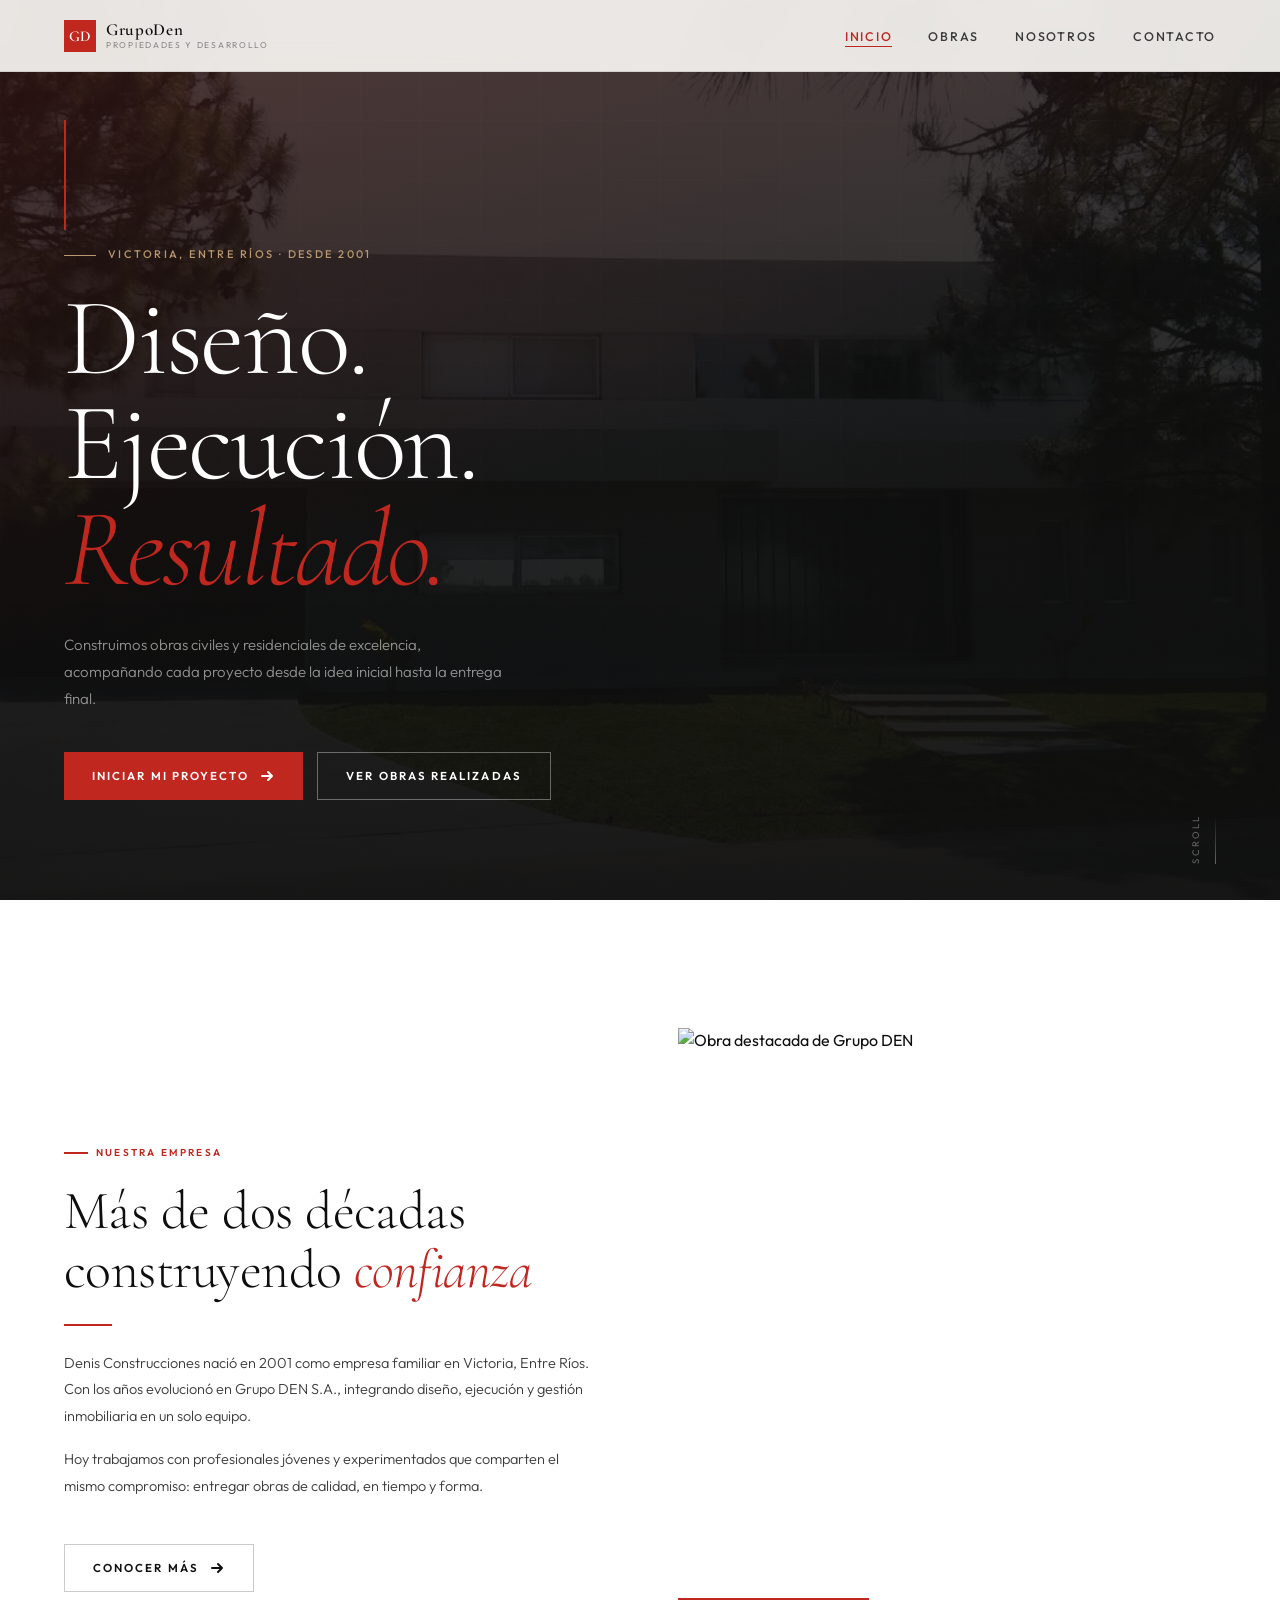
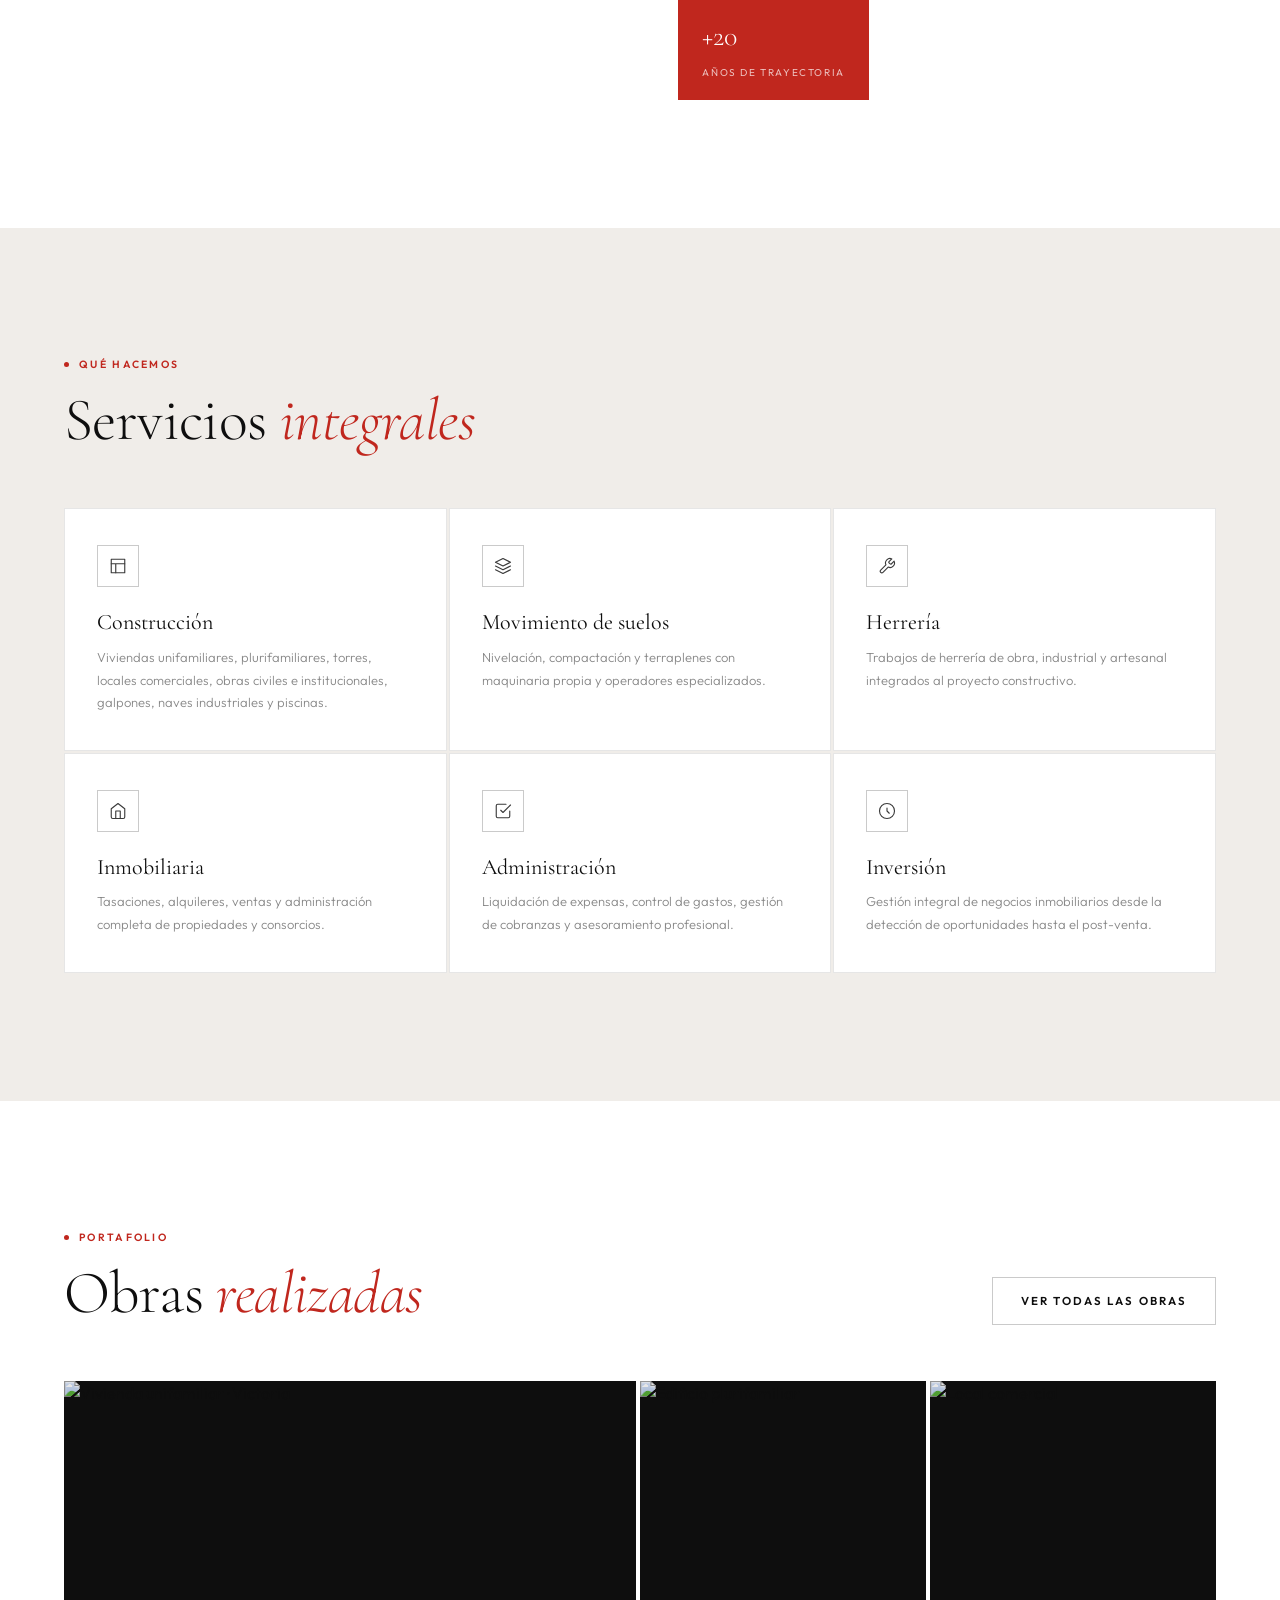
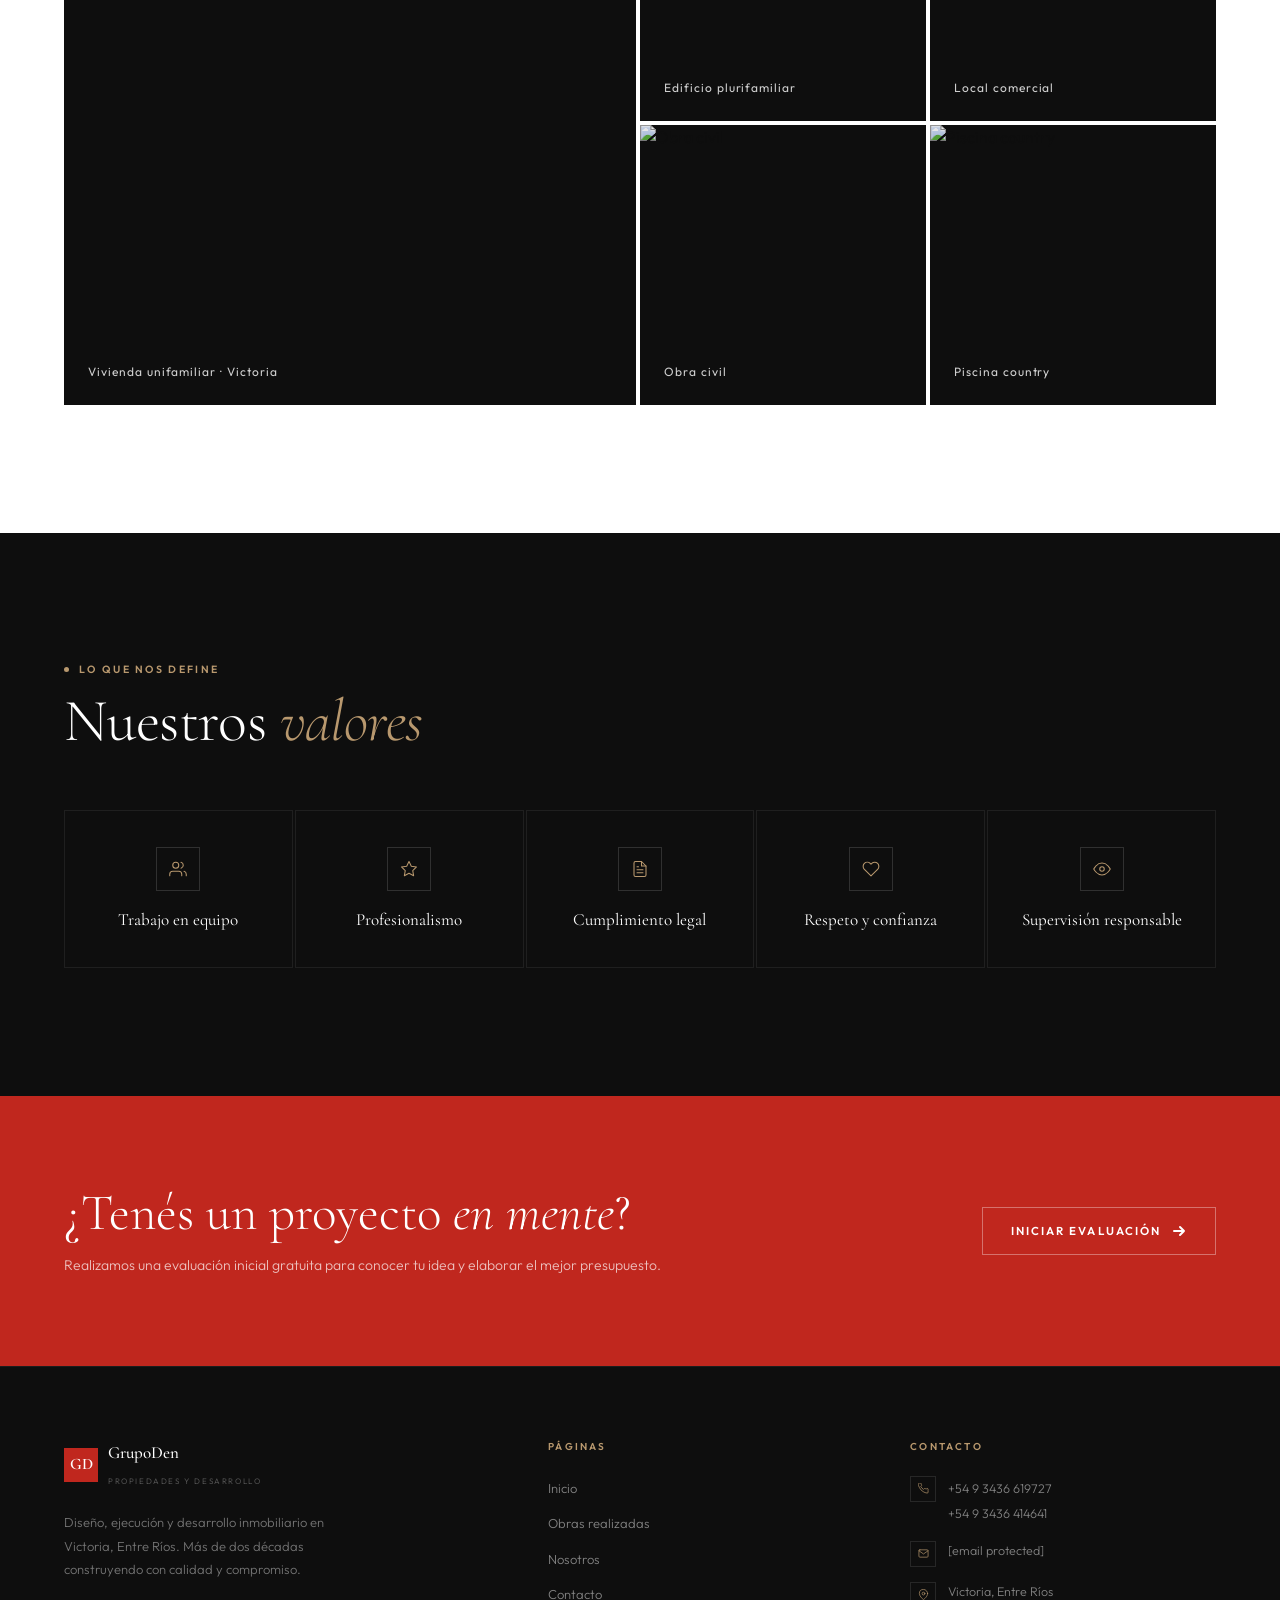
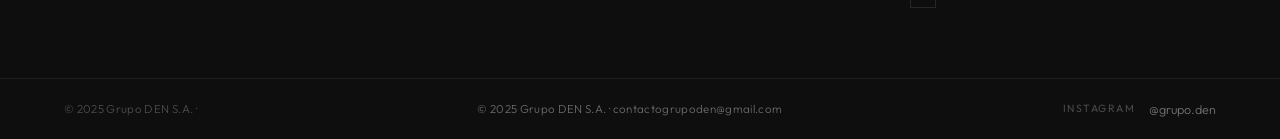
==== commit cd3f57c2: "opacity" ====
--- a/index.html
+++ b/index.html
@@ -320,7 +320,7 @@
   <header class="home-hero">
     <div class="hero-grid-bg"></div>
     <div class="hero-overlay"></div>
-    <img src="https://images.unsplash.com/photo-1486325212027-8081e485255e?w=1600&q=80&auto=format&fit=crop" alt="" class="hero-img" />
+    <img src="./img/foto12.JPG" alt="" class="hero-img" />
     <div class="hero-bar"></div>
 
     <div class="home-hero-content">
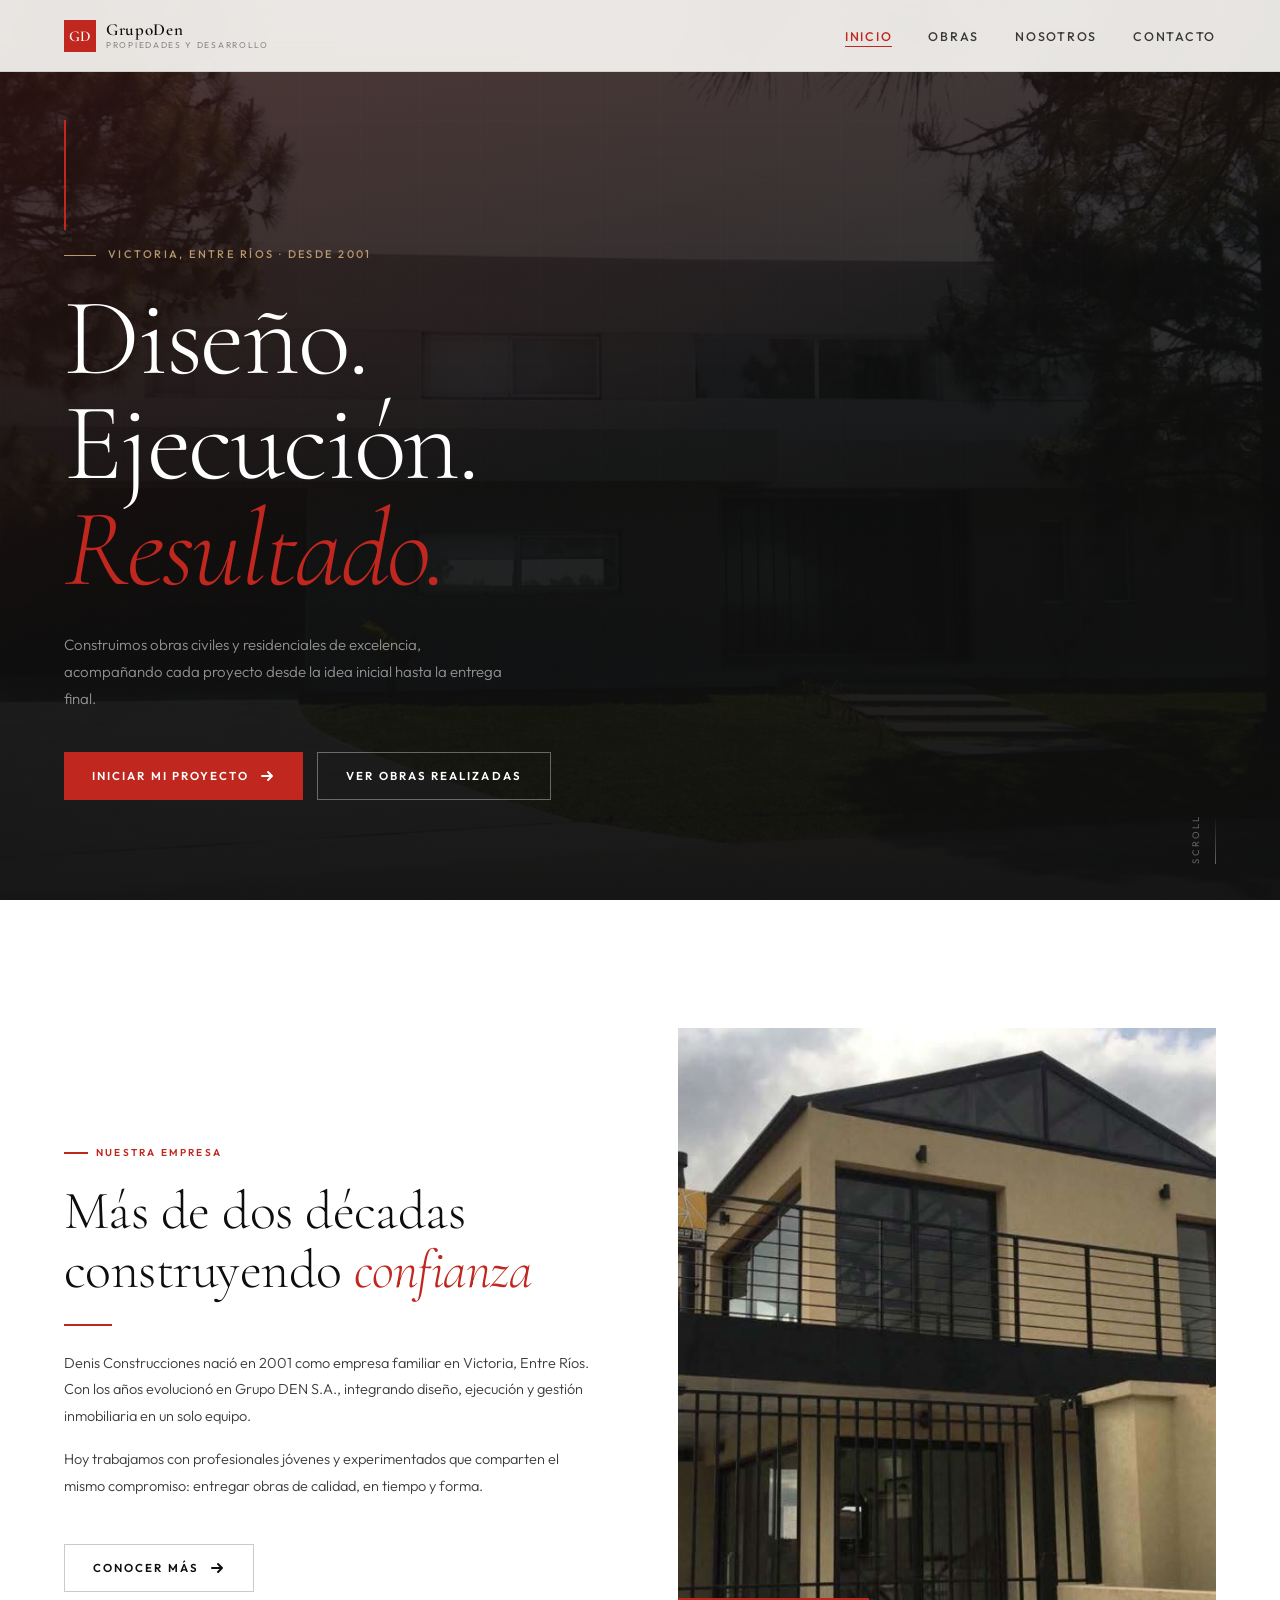
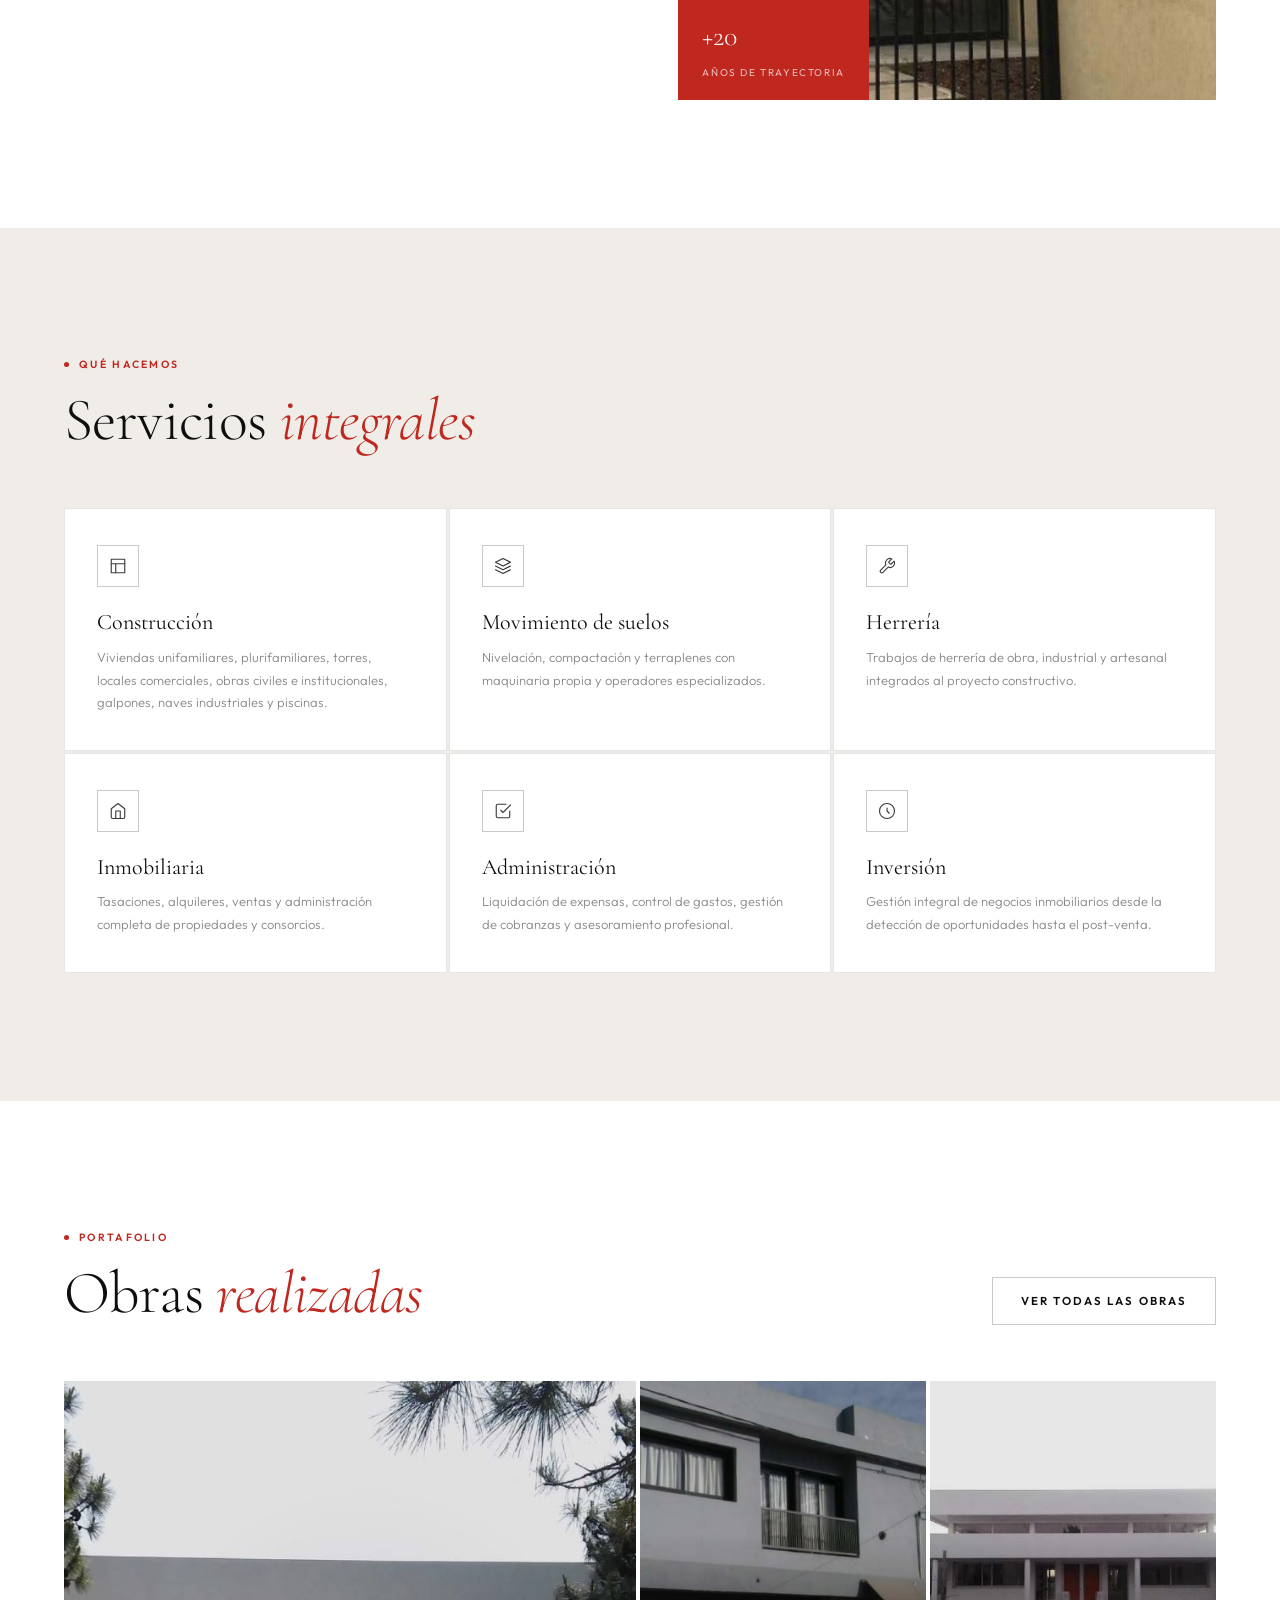
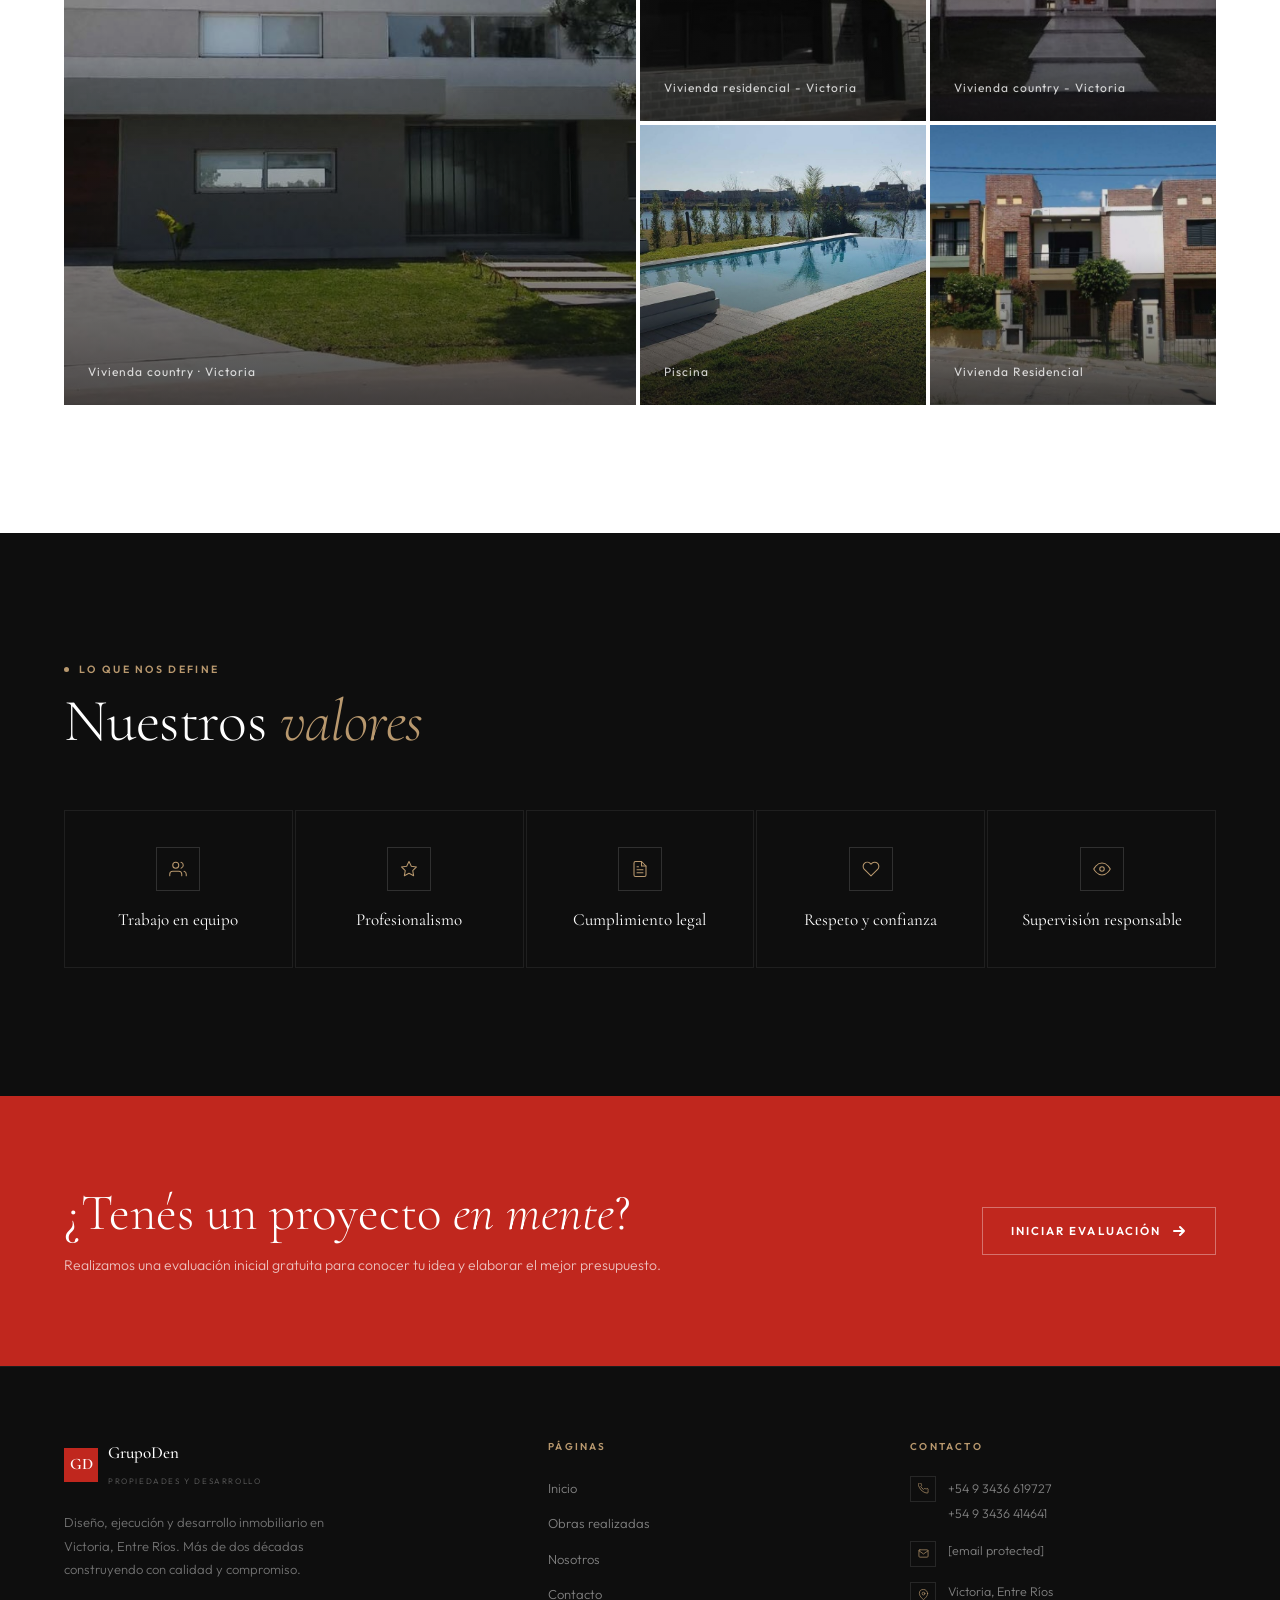
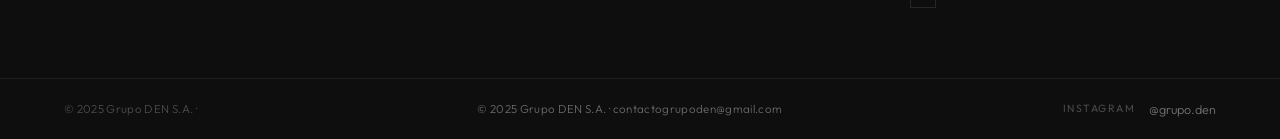
==== commit b5df81c3: "google form" ====
--- a/index.html
+++ b/index.html
@@ -371,7 +371,7 @@
           Reemplazá src con una foto del equipo o de una obra emblemática.
           Relación de aspecto recomendada: 4:5 (vertical).
         -->
-        <img src="https://images.unsplash.com/photo-1600585154340-be6161a56a0c?w=800&q=80&auto=format&fit=crop" alt="Obra destacada de Grupo DEN" loading="lazy" />
+        <img src="./img/foto7.JPG" alt="Obra destacada de Grupo DEN" loading="lazy" />
         <div class="intro-img-tag">
           <strong>+20</strong>
           <span>Años de trayectoria</span>
@@ -452,33 +452,33 @@
         Agregá alt descriptivos para SEO.
       -->
       <div class="obra-thumb obra-thumb--featured reveal reveal-d1">
-        <img src="https://images.unsplash.com/photo-1600596542815-ffad4c1539a9?w=900&q=80&auto=format&fit=crop" alt="Vivienda unifamiliar · Victoria" class="obra-card-img" loading="lazy" style="position:absolute;inset:0;width:100%;height:100%;object-fit:cover;" />
+        <img src="./img/foto12.JPG" alt="Vivienda unifamiliar · Victoria" class="obra-card-img" loading="lazy" style="position:absolute;inset:0;width:100%;height:100%;object-fit:cover;" />
         <div class="obra-thumb-overlay">
-          <span class="obra-thumb-label">Vivienda unifamiliar · Victoria</span>
+          <span class="obra-thumb-label">Vivienda country · Victoria</span>
         </div>
       </div>
       <div class="obra-thumb reveal reveal-d2">
-        <img src="https://images.unsplash.com/photo-1570129477492-45c003edd2be?w=900&q=80&auto=format&fit=crop" alt="Edificio plurifamiliar" class="obra-card-img" loading="lazy" style="position:absolute;inset:0;width:100%;height:100%;object-fit:cover;" />
+        <img src="./img/foto6.JPG" alt="Edificio plurifamiliar" class="obra-card-img" loading="lazy" style="position:absolute;inset:0;width:100%;height:100%;object-fit:cover;" />
         <div class="obra-thumb-overlay">
-          <span class="obra-thumb-label">Edificio plurifamiliar</span>
+          <span class="obra-thumb-label">Vivienda residencial - Victoria</span>
         </div>
       </div>
       <div class="obra-thumb reveal reveal-d3">
-        <img src="https://images.unsplash.com/photo-1486325212027-8081e485255e?w=900&q=80&auto=format&fit=crop" alt="Local comercial" class="obra-card-img" loading="lazy" style="position:absolute;inset:0;width:100%;height:100%;object-fit:cover;" />
+        <img src="./img/foto13.JPG" alt="Local comercial" class="obra-card-img" loading="lazy" style="position:absolute;inset:0;width:100%;height:100%;object-fit:cover;" />
         <div class="obra-thumb-overlay">
-          <span class="obra-thumb-label">Local comercial</span>
+          <span class="obra-thumb-label">Vivienda country - Victoria</span>
         </div>
       </div>
       <div class="obra-thumb reveal reveal-d4">
-        <img src="https://images.unsplash.com/photo-1523217582562-09d0def993a6?w=900&q=80&auto=format&fit=crop" alt="Obra civil" class="obra-card-img" loading="lazy" style="position:absolute;inset:0;width:100%;height:100%;object-fit:cover;" />
+        <img src="./img/foto2.JPG" alt="Obra civil" class="obra-card-img" loading="lazy" style="position:absolute;inset:0;width:100%;height:100%;object-fit:cover;" />
         <div class="obra-thumb-overlay">
-          <span class="obra-thumb-label">Obra civil</span>
+          <span class="obra-thumb-label">Piscina</span>
         </div>
       </div>
       <div class="obra-thumb reveal reveal-d5">
-        <img src="https://images.unsplash.com/photo-1541888946425-d81bb19240f5?w=900&q=80&auto=format&fit=crop" alt="Piscina country" class="obra-card-img" loading="lazy" style="position:absolute;inset:0;width:100%;height:100%;object-fit:cover;" />
+        <img src="./img/foto10.JPG" alt="Piscina country" class="obra-card-img" loading="lazy" style="position:absolute;inset:0;width:100%;height:100%;object-fit:cover;" />
         <div class="obra-thumb-overlay">
-          <span class="obra-thumb-label">Piscina country</span>
+          <span class="obra-thumb-label">Vivienda Residencial</span>
         </div>
       </div>
     </div>
